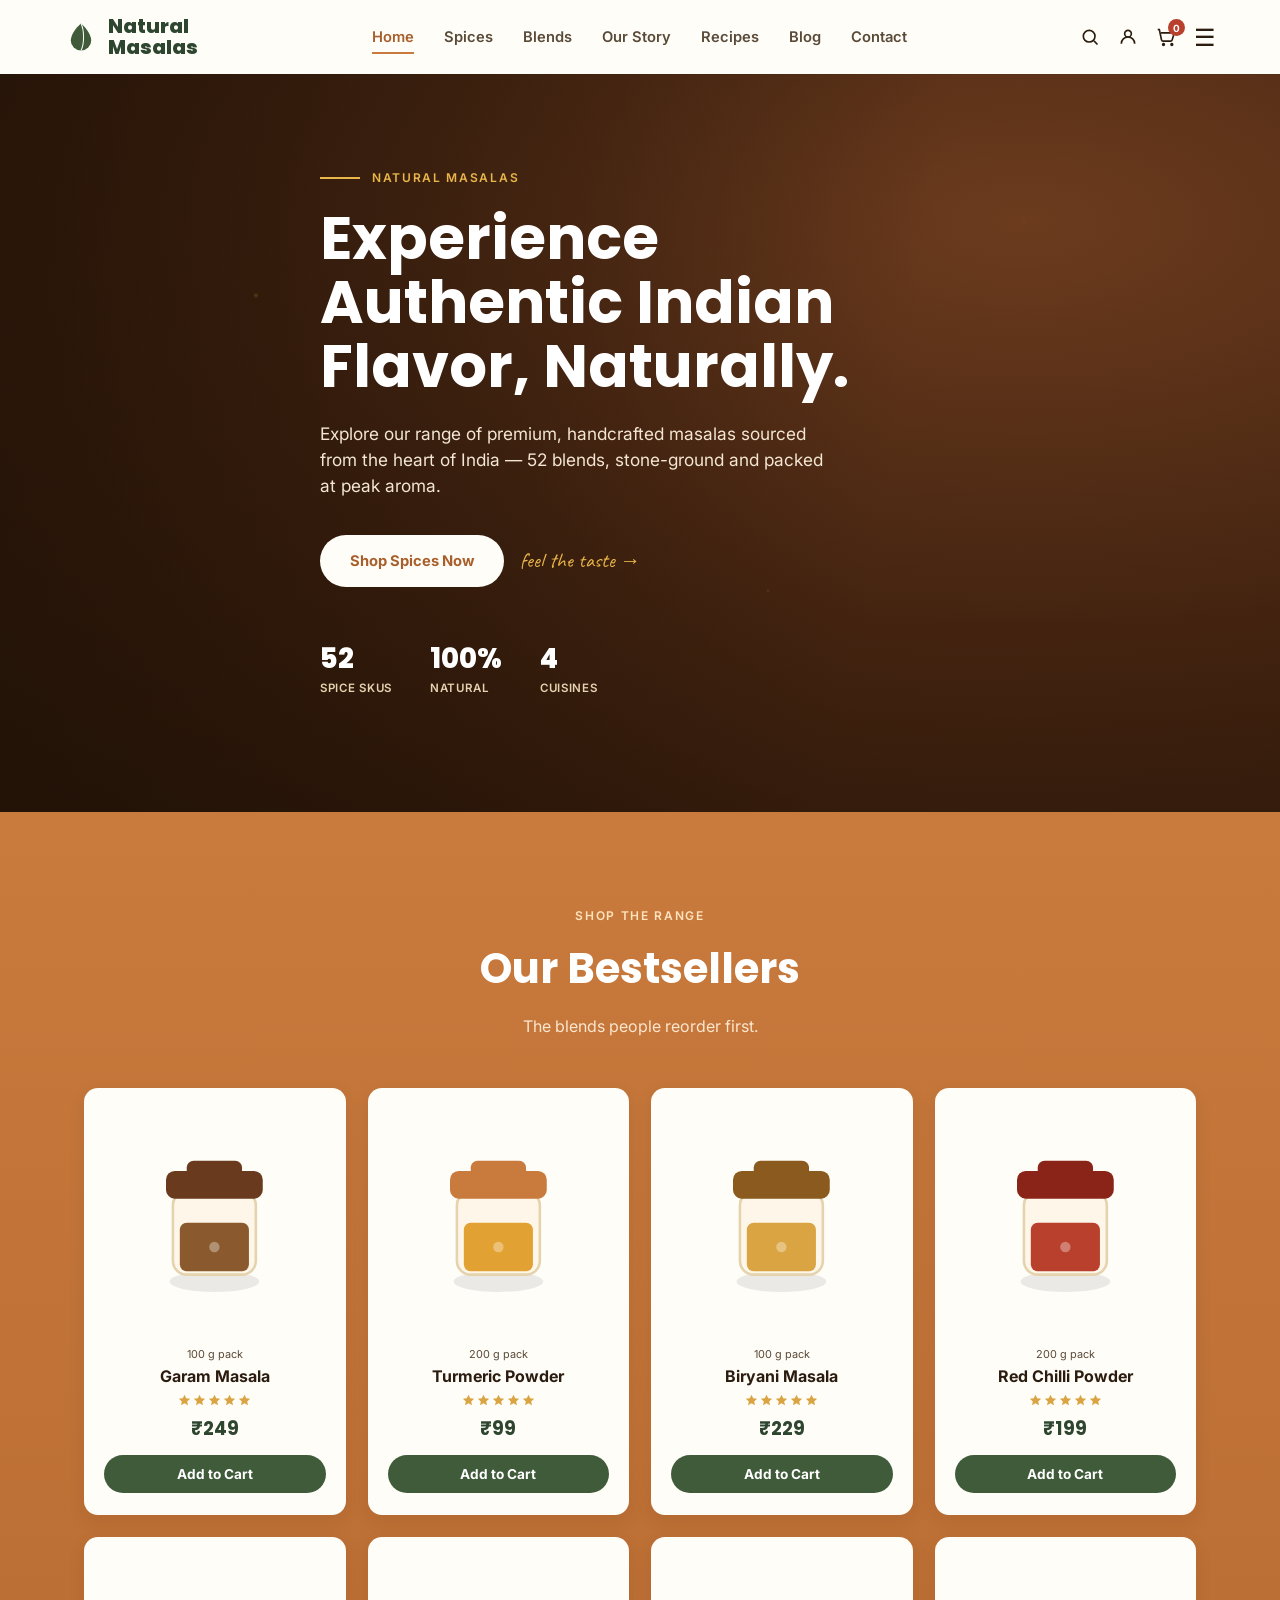
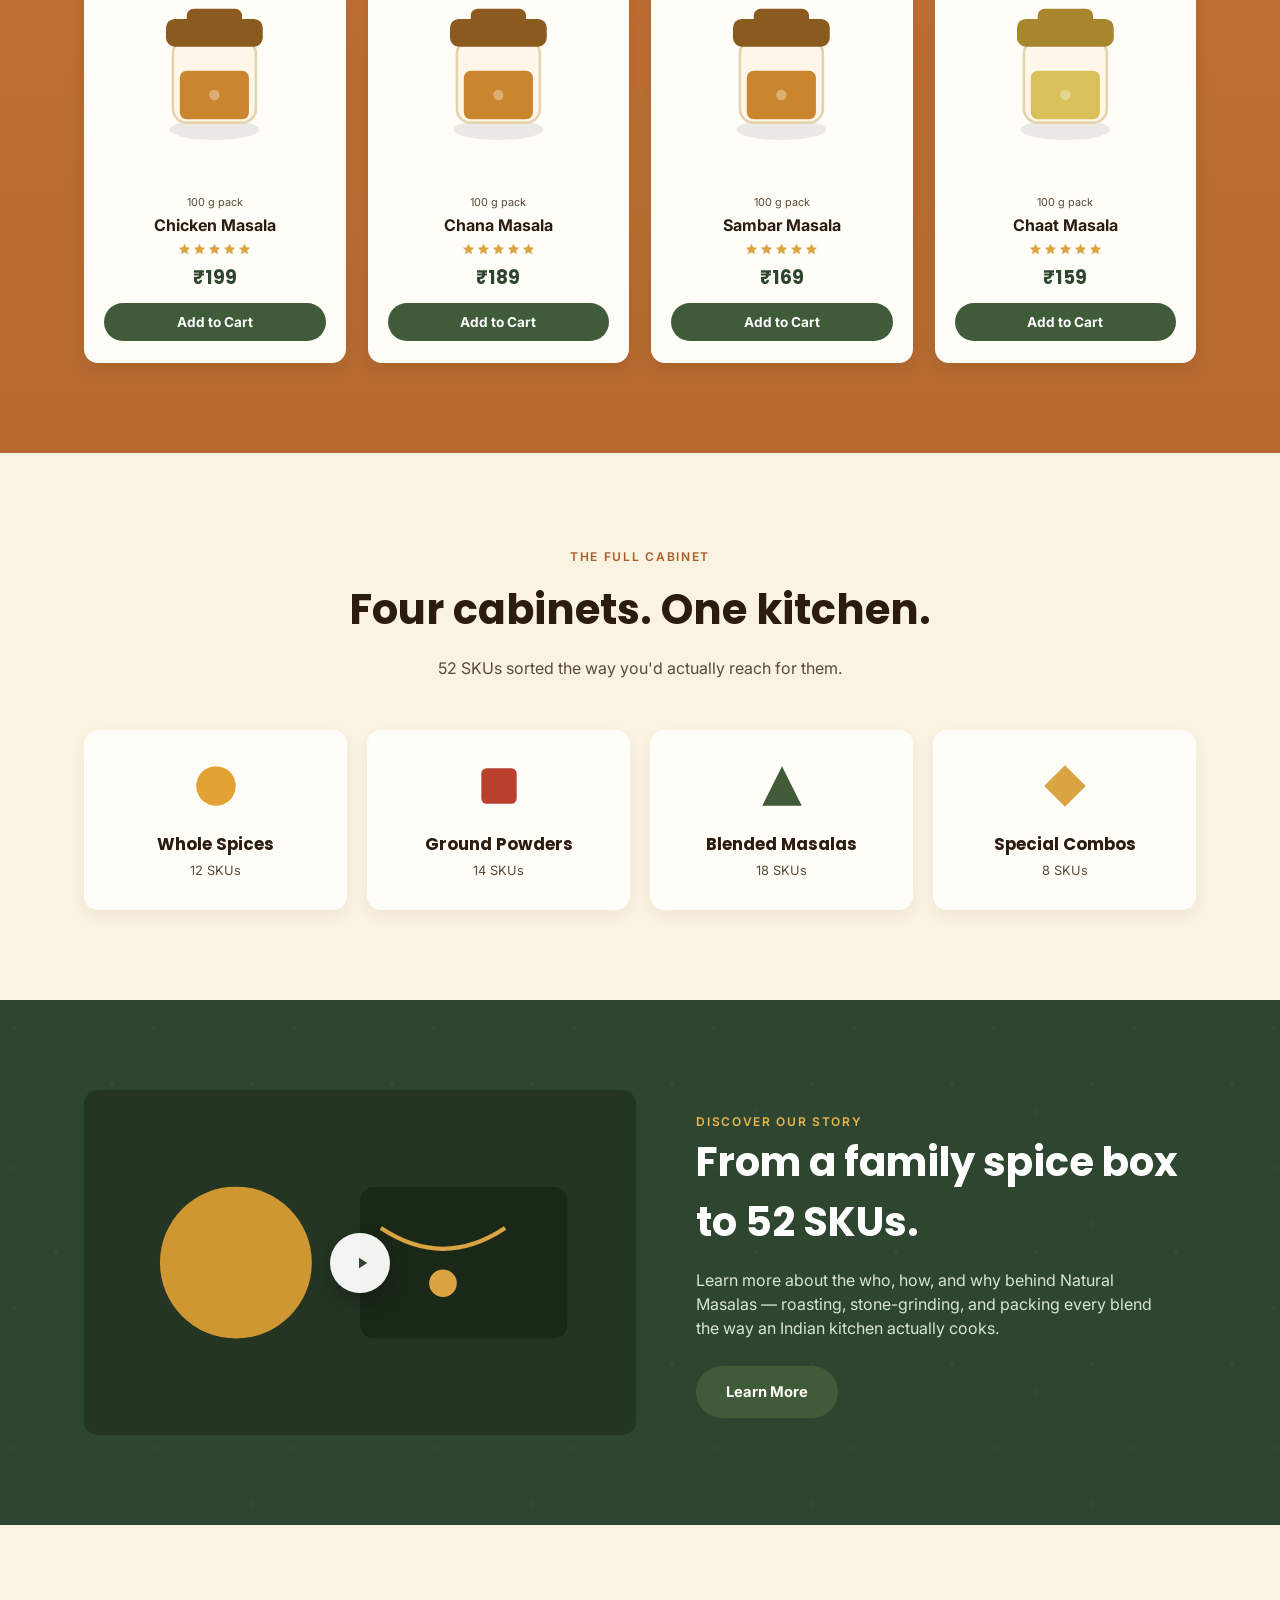
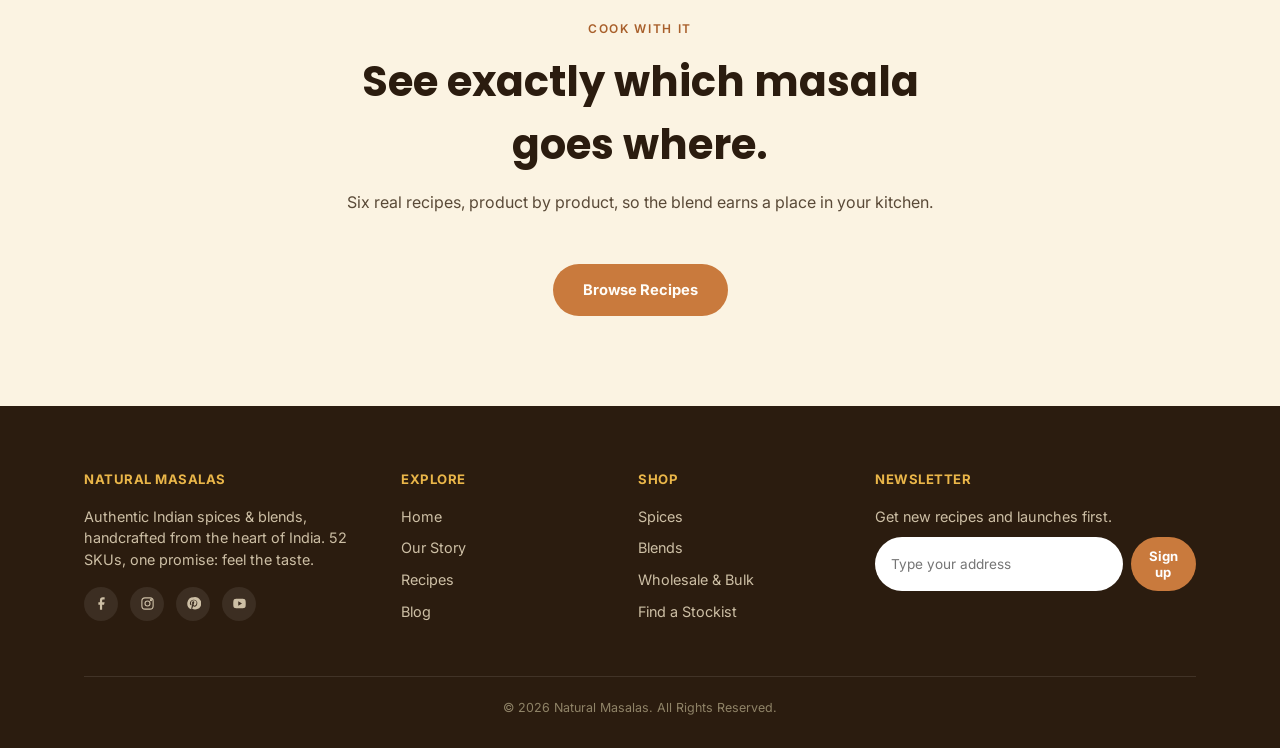
==== index.html @ ea1af6d6 "Initial commit of natural-maslas static website" ====
<!DOCTYPE html>
<html lang="en">
<head>
<meta charset="UTF-8">
<meta name="viewport" content="width=device-width, initial-scale=1.0">
<title>Natural Masalas | Authentic Indian Spices &amp; Blends</title>
<meta name="description" content="Natural Masalas — 52 handcrafted spice blends sourced from the heart of India. Feel the Taste.">
<link rel="stylesheet" href="css/style.css">
</head>
<body>

<nav class="nav">
  <a href="index.html" class="nav-mark">
    <svg class="seed" viewBox="0 0 40 40" fill="none"><path d="M20 4c7 6 12 14 12 20a12 12 0 1 1-24 0c0-6 5-14 12-20Z" fill="#3f5b3a"/><path d="M20 4c4 8 4 24 0 32" stroke="#fff" stroke-width="1.2"/></svg>
    Natural<br>Masalas
  </a>
  <div class="nav-links">
    <a href="index.html" class="active">Home</a>
    <a href="spices.html">Spices</a>
    <a href="blends.html">Blends</a>
    <a href="about.html">Our Story</a>
    <a href="recipes.html">Recipes</a>
    <a href="blog.html">Blog</a>
    <a href="contact.html">Contact</a>
  </div>
  <div class="nav-icons">
    <button aria-label="Search"><svg viewBox="0 0 24 24" fill="none" stroke="currentColor" stroke-width="2"><circle cx="11" cy="11" r="7"/><path d="M21 21l-4.3-4.3"/></svg></button>
    <button aria-label="Account"><svg viewBox="0 0 24 24" fill="none" stroke="currentColor" stroke-width="2"><circle cx="12" cy="8" r="4"/><path d="M4 20c0-4.4 3.6-8 8-8s8 3.6 8 8"/></svg></button>
    <button aria-label="Cart"><svg viewBox="0 0 24 24" fill="none" stroke="currentColor" stroke-width="2"><circle cx="9" cy="21" r="1"/><circle cx="19" cy="21" r="1"/><path d="M2 3h2l2.6 12.4a2 2 0 0 0 2 1.6h8.8a2 2 0 0 0 2-1.6L22 7H6"/></svg><span class="cart-badge" id="cartBadge">0</span></button>
    <button class="nav-burger" aria-label="Menu">&#9776;</button>
  </div>
</nav>

<header class="hero">
  <div class="hero-inner wrap" style="padding-left:0;padding-right:0;">
    <div class="hero-eyebrow"><span class="rule"></span><span class="eyebrow">Natural Masalas</span></div>
    <h1>Experience Authentic Indian Flavor, Naturally.</h1>
    <p class="lede">Explore our range of premium, handcrafted masalas sourced from the heart of India &mdash; 52 blends, stone-ground and packed at peak aroma.</p>
    <div class="hero-cta">
      <a href="spices.html" class="btn white">Shop Spices Now</a>
      <span class="scribble">feel the taste &#8594;</span>
    </div>
    <div class="hero-stats">
      <div><div class="num" data-count="52">0</div><div class="lbl">Spice SKUs</div></div>
      <div><div class="num" data-count="100" data-suffix="%">0%</div><div class="lbl">Natural</div></div>
      <div><div class="num" data-count="4">0</div><div class="lbl">Cuisines</div></div>
    </div>
  </div>
</header>

<main>

  <section class="band-terracotta">
    <div class="wrap">
      <div class="section-head reveal">
        <span class="eyebrow">Shop The Range</span>
        <h2>Our Bestsellers</h2>
        <p>The blends people reorder first.</p>
      </div>
      <div class="prod-grid">
      <div class="prod-card reveal">
        <div class="prod-media"><svg viewBox="0 0 100 100" fill="none">
      <ellipse cx="50" cy="86" rx="26" ry="6" fill="#00000014"/>
      <rect x="26" y="34" width="48" height="48" rx="8" fill="#fdf6e9" stroke="#e4d3ad" stroke-width="1.5"/>
      <rect x="30" y="52" width="40" height="28" rx="4" fill="#8a5a2e"/>
      <rect x="22" y="22" width="56" height="16" rx="5" fill="#6a3a1e"/>
      <rect x="34" y="16" width="32" height="10" rx="4" fill="#6a3a1e"/>
      <circle cx="50" cy="66" r="3" fill="#ffffff55"/>
    </svg></div>
        <p class="wt-tag">100 g pack</p>
        <h3>Garam Masala</h3>
        <div class="stars"><svg viewBox="0 0 20 20" fill="currentColor"><path d="M10 1l2.6 5.6 6.1.6-4.6 4.2 1.3 6-5.4-3.1L4.6 17.4l1.3-6L1.3 7.2l6.1-.6L10 1z"/></svg><svg viewBox="0 0 20 20" fill="currentColor"><path d="M10 1l2.6 5.6 6.1.6-4.6 4.2 1.3 6-5.4-3.1L4.6 17.4l1.3-6L1.3 7.2l6.1-.6L10 1z"/></svg><svg viewBox="0 0 20 20" fill="currentColor"><path d="M10 1l2.6 5.6 6.1.6-4.6 4.2 1.3 6-5.4-3.1L4.6 17.4l1.3-6L1.3 7.2l6.1-.6L10 1z"/></svg><svg viewBox="0 0 20 20" fill="currentColor"><path d="M10 1l2.6 5.6 6.1.6-4.6 4.2 1.3 6-5.4-3.1L4.6 17.4l1.3-6L1.3 7.2l6.1-.6L10 1z"/></svg><svg viewBox="0 0 20 20" fill="currentColor"><path d="M10 1l2.6 5.6 6.1.6-4.6 4.2 1.3 6-5.4-3.1L4.6 17.4l1.3-6L1.3 7.2l6.1-.6L10 1z"/></svg></div>
        <div class="price">&#8377;249</div>
        <button class="add-cart">Add to Cart</button>
      </div>
      <div class="prod-card reveal">
        <div class="prod-media"><svg viewBox="0 0 100 100" fill="none">
      <ellipse cx="50" cy="86" rx="26" ry="6" fill="#00000014"/>
      <rect x="26" y="34" width="48" height="48" rx="8" fill="#fdf6e9" stroke="#e4d3ad" stroke-width="1.5"/>
      <rect x="30" y="52" width="40" height="28" rx="4" fill="#e2a233"/>
      <rect x="22" y="22" width="56" height="16" rx="5" fill="#c97a3d"/>
      <rect x="34" y="16" width="32" height="10" rx="4" fill="#c97a3d"/>
      <circle cx="50" cy="66" r="3" fill="#ffffff55"/>
    </svg></div>
        <p class="wt-tag">200 g pack</p>
        <h3>Turmeric Powder</h3>
        <div class="stars"><svg viewBox="0 0 20 20" fill="currentColor"><path d="M10 1l2.6 5.6 6.1.6-4.6 4.2 1.3 6-5.4-3.1L4.6 17.4l1.3-6L1.3 7.2l6.1-.6L10 1z"/></svg><svg viewBox="0 0 20 20" fill="currentColor"><path d="M10 1l2.6 5.6 6.1.6-4.6 4.2 1.3 6-5.4-3.1L4.6 17.4l1.3-6L1.3 7.2l6.1-.6L10 1z"/></svg><svg viewBox="0 0 20 20" fill="currentColor"><path d="M10 1l2.6 5.6 6.1.6-4.6 4.2 1.3 6-5.4-3.1L4.6 17.4l1.3-6L1.3 7.2l6.1-.6L10 1z"/></svg><svg viewBox="0 0 20 20" fill="currentColor"><path d="M10 1l2.6 5.6 6.1.6-4.6 4.2 1.3 6-5.4-3.1L4.6 17.4l1.3-6L1.3 7.2l6.1-.6L10 1z"/></svg><svg viewBox="0 0 20 20" fill="currentColor"><path d="M10 1l2.6 5.6 6.1.6-4.6 4.2 1.3 6-5.4-3.1L4.6 17.4l1.3-6L1.3 7.2l6.1-.6L10 1z"/></svg></div>
        <div class="price">&#8377;99</div>
        <button class="add-cart">Add to Cart</button>
      </div>
      <div class="prod-card reveal">
        <div class="prod-media"><svg viewBox="0 0 100 100" fill="none">
      <ellipse cx="50" cy="86" rx="26" ry="6" fill="#00000014"/>
      <rect x="26" y="34" width="48" height="48" rx="8" fill="#fdf6e9" stroke="#e4d3ad" stroke-width="1.5"/>
      <rect x="30" y="52" width="40" height="28" rx="4" fill="#d9a441"/>
      <rect x="22" y="22" width="56" height="16" rx="5" fill="#8a5a1e"/>
      <rect x="34" y="16" width="32" height="10" rx="4" fill="#8a5a1e"/>
      <circle cx="50" cy="66" r="3" fill="#ffffff55"/>
    </svg></div>
        <p class="wt-tag">100 g pack</p>
        <h3>Biryani Masala</h3>
        <div class="stars"><svg viewBox="0 0 20 20" fill="currentColor"><path d="M10 1l2.6 5.6 6.1.6-4.6 4.2 1.3 6-5.4-3.1L4.6 17.4l1.3-6L1.3 7.2l6.1-.6L10 1z"/></svg><svg viewBox="0 0 20 20" fill="currentColor"><path d="M10 1l2.6 5.6 6.1.6-4.6 4.2 1.3 6-5.4-3.1L4.6 17.4l1.3-6L1.3 7.2l6.1-.6L10 1z"/></svg><svg viewBox="0 0 20 20" fill="currentColor"><path d="M10 1l2.6 5.6 6.1.6-4.6 4.2 1.3 6-5.4-3.1L4.6 17.4l1.3-6L1.3 7.2l6.1-.6L10 1z"/></svg><svg viewBox="0 0 20 20" fill="currentColor"><path d="M10 1l2.6 5.6 6.1.6-4.6 4.2 1.3 6-5.4-3.1L4.6 17.4l1.3-6L1.3 7.2l6.1-.6L10 1z"/></svg><svg viewBox="0 0 20 20" fill="currentColor"><path d="M10 1l2.6 5.6 6.1.6-4.6 4.2 1.3 6-5.4-3.1L4.6 17.4l1.3-6L1.3 7.2l6.1-.6L10 1z"/></svg></div>
        <div class="price">&#8377;229</div>
        <button class="add-cart">Add to Cart</button>
      </div>
      <div class="prod-card reveal">
        <div class="prod-media"><svg viewBox="0 0 100 100" fill="none">
      <ellipse cx="50" cy="86" rx="26" ry="6" fill="#00000014"/>
      <rect x="26" y="34" width="48" height="48" rx="8" fill="#fdf6e9" stroke="#e4d3ad" stroke-width="1.5"/>
      <rect x="30" y="52" width="40" height="28" rx="4" fill="#b8402c"/>
      <rect x="22" y="22" width="56" height="16" rx="5" fill="#8a2418"/>
      <rect x="34" y="16" width="32" height="10" rx="4" fill="#8a2418"/>
      <circle cx="50" cy="66" r="3" fill="#ffffff55"/>
    </svg></div>
        <p class="wt-tag">200 g pack</p>
        <h3>Red Chilli Powder</h3>
        <div class="stars"><svg viewBox="0 0 20 20" fill="currentColor"><path d="M10 1l2.6 5.6 6.1.6-4.6 4.2 1.3 6-5.4-3.1L4.6 17.4l1.3-6L1.3 7.2l6.1-.6L10 1z"/></svg><svg viewBox="0 0 20 20" fill="currentColor"><path d="M10 1l2.6 5.6 6.1.6-4.6 4.2 1.3 6-5.4-3.1L4.6 17.4l1.3-6L1.3 7.2l6.1-.6L10 1z"/></svg><svg viewBox="0 0 20 20" fill="currentColor"><path d="M10 1l2.6 5.6 6.1.6-4.6 4.2 1.3 6-5.4-3.1L4.6 17.4l1.3-6L1.3 7.2l6.1-.6L10 1z"/></svg><svg viewBox="0 0 20 20" fill="currentColor"><path d="M10 1l2.6 5.6 6.1.6-4.6 4.2 1.3 6-5.4-3.1L4.6 17.4l1.3-6L1.3 7.2l6.1-.6L10 1z"/></svg><svg viewBox="0 0 20 20" fill="currentColor"><path d="M10 1l2.6 5.6 6.1.6-4.6 4.2 1.3 6-5.4-3.1L4.6 17.4l1.3-6L1.3 7.2l6.1-.6L10 1z"/></svg></div>
        <div class="price">&#8377;199</div>
        <button class="add-cart">Add to Cart</button>
      </div>
      <div class="prod-card reveal">
        <div class="prod-media"><svg viewBox="0 0 100 100" fill="none">
      <ellipse cx="50" cy="86" rx="26" ry="6" fill="#00000014"/>
      <rect x="26" y="34" width="48" height="48" rx="8" fill="#fdf6e9" stroke="#e4d3ad" stroke-width="1.5"/>
      <rect x="30" y="52" width="40" height="28" rx="4" fill="#c9862e"/>
      <rect x="22" y="22" width="56" height="16" rx="5" fill="#8a5a1e"/>
      <rect x="34" y="16" width="32" height="10" rx="4" fill="#8a5a1e"/>
      <circle cx="50" cy="66" r="3" fill="#ffffff55"/>
    </svg></div>
        <p class="wt-tag">100 g pack</p>
        <h3>Chicken Masala</h3>
        <div class="stars"><svg viewBox="0 0 20 20" fill="currentColor"><path d="M10 1l2.6 5.6 6.1.6-4.6 4.2 1.3 6-5.4-3.1L4.6 17.4l1.3-6L1.3 7.2l6.1-.6L10 1z"/></svg><svg viewBox="0 0 20 20" fill="currentColor"><path d="M10 1l2.6 5.6 6.1.6-4.6 4.2 1.3 6-5.4-3.1L4.6 17.4l1.3-6L1.3 7.2l6.1-.6L10 1z"/></svg><svg viewBox="0 0 20 20" fill="currentColor"><path d="M10 1l2.6 5.6 6.1.6-4.6 4.2 1.3 6-5.4-3.1L4.6 17.4l1.3-6L1.3 7.2l6.1-.6L10 1z"/></svg><svg viewBox="0 0 20 20" fill="currentColor"><path d="M10 1l2.6 5.6 6.1.6-4.6 4.2 1.3 6-5.4-3.1L4.6 17.4l1.3-6L1.3 7.2l6.1-.6L10 1z"/></svg><svg viewBox="0 0 20 20" fill="currentColor"><path d="M10 1l2.6 5.6 6.1.6-4.6 4.2 1.3 6-5.4-3.1L4.6 17.4l1.3-6L1.3 7.2l6.1-.6L10 1z"/></svg></div>
        <div class="price">&#8377;199</div>
        <button class="add-cart">Add to Cart</button>
      </div>
      <div class="prod-card reveal">
        <div class="prod-media"><svg viewBox="0 0 100 100" fill="none">
      <ellipse cx="50" cy="86" rx="26" ry="6" fill="#00000014"/>
      <rect x="26" y="34" width="48" height="48" rx="8" fill="#fdf6e9" stroke="#e4d3ad" stroke-width="1.5"/>
      <rect x="30" y="52" width="40" height="28" rx="4" fill="#c9862e"/>
      <rect x="22" y="22" width="56" height="16" rx="5" fill="#8a5a1e"/>
      <rect x="34" y="16" width="32" height="10" rx="4" fill="#8a5a1e"/>
      <circle cx="50" cy="66" r="3" fill="#ffffff55"/>
    </svg></div>
        <p class="wt-tag">100 g pack</p>
        <h3>Chana Masala</h3>
        <div class="stars"><svg viewBox="0 0 20 20" fill="currentColor"><path d="M10 1l2.6 5.6 6.1.6-4.6 4.2 1.3 6-5.4-3.1L4.6 17.4l1.3-6L1.3 7.2l6.1-.6L10 1z"/></svg><svg viewBox="0 0 20 20" fill="currentColor"><path d="M10 1l2.6 5.6 6.1.6-4.6 4.2 1.3 6-5.4-3.1L4.6 17.4l1.3-6L1.3 7.2l6.1-.6L10 1z"/></svg><svg viewBox="0 0 20 20" fill="currentColor"><path d="M10 1l2.6 5.6 6.1.6-4.6 4.2 1.3 6-5.4-3.1L4.6 17.4l1.3-6L1.3 7.2l6.1-.6L10 1z"/></svg><svg viewBox="0 0 20 20" fill="currentColor"><path d="M10 1l2.6 5.6 6.1.6-4.6 4.2 1.3 6-5.4-3.1L4.6 17.4l1.3-6L1.3 7.2l6.1-.6L10 1z"/></svg><svg viewBox="0 0 20 20" fill="currentColor"><path d="M10 1l2.6 5.6 6.1.6-4.6 4.2 1.3 6-5.4-3.1L4.6 17.4l1.3-6L1.3 7.2l6.1-.6L10 1z"/></svg></div>
        <div class="price">&#8377;189</div>
        <button class="add-cart">Add to Cart</button>
      </div>
      <div class="prod-card reveal">
        <div class="prod-media"><svg viewBox="0 0 100 100" fill="none">
      <ellipse cx="50" cy="86" rx="26" ry="6" fill="#00000014"/>
      <rect x="26" y="34" width="48" height="48" rx="8" fill="#fdf6e9" stroke="#e4d3ad" stroke-width="1.5"/>
      <rect x="30" y="52" width="40" height="28" rx="4" fill="#c9862e"/>
      <rect x="22" y="22" width="56" height="16" rx="5" fill="#8a5a1e"/>
      <rect x="34" y="16" width="32" height="10" rx="4" fill="#8a5a1e"/>
      <circle cx="50" cy="66" r="3" fill="#ffffff55"/>
    </svg></div>
        <p class="wt-tag">100 g pack</p>
        <h3>Sambar Masala</h3>
        <div class="stars"><svg viewBox="0 0 20 20" fill="currentColor"><path d="M10 1l2.6 5.6 6.1.6-4.6 4.2 1.3 6-5.4-3.1L4.6 17.4l1.3-6L1.3 7.2l6.1-.6L10 1z"/></svg><svg viewBox="0 0 20 20" fill="currentColor"><path d="M10 1l2.6 5.6 6.1.6-4.6 4.2 1.3 6-5.4-3.1L4.6 17.4l1.3-6L1.3 7.2l6.1-.6L10 1z"/></svg><svg viewBox="0 0 20 20" fill="currentColor"><path d="M10 1l2.6 5.6 6.1.6-4.6 4.2 1.3 6-5.4-3.1L4.6 17.4l1.3-6L1.3 7.2l6.1-.6L10 1z"/></svg><svg viewBox="0 0 20 20" fill="currentColor"><path d="M10 1l2.6 5.6 6.1.6-4.6 4.2 1.3 6-5.4-3.1L4.6 17.4l1.3-6L1.3 7.2l6.1-.6L10 1z"/></svg><svg viewBox="0 0 20 20" fill="currentColor"><path d="M10 1l2.6 5.6 6.1.6-4.6 4.2 1.3 6-5.4-3.1L4.6 17.4l1.3-6L1.3 7.2l6.1-.6L10 1z"/></svg></div>
        <div class="price">&#8377;169</div>
        <button class="add-cart">Add to Cart</button>
      </div>
      <div class="prod-card reveal">
        <div class="prod-media"><svg viewBox="0 0 100 100" fill="none">
      <ellipse cx="50" cy="86" rx="26" ry="6" fill="#00000014"/>
      <rect x="26" y="34" width="48" height="48" rx="8" fill="#fdf6e9" stroke="#e4d3ad" stroke-width="1.5"/>
      <rect x="30" y="52" width="40" height="28" rx="4" fill="#d9c05a"/>
      <rect x="22" y="22" width="56" height="16" rx="5" fill="#a8862e"/>
      <rect x="34" y="16" width="32" height="10" rx="4" fill="#a8862e"/>
      <circle cx="50" cy="66" r="3" fill="#ffffff55"/>
    </svg></div>
        <p class="wt-tag">100 g pack</p>
        <h3>Chaat Masala</h3>
        <div class="stars"><svg viewBox="0 0 20 20" fill="currentColor"><path d="M10 1l2.6 5.6 6.1.6-4.6 4.2 1.3 6-5.4-3.1L4.6 17.4l1.3-6L1.3 7.2l6.1-.6L10 1z"/></svg><svg viewBox="0 0 20 20" fill="currentColor"><path d="M10 1l2.6 5.6 6.1.6-4.6 4.2 1.3 6-5.4-3.1L4.6 17.4l1.3-6L1.3 7.2l6.1-.6L10 1z"/></svg><svg viewBox="0 0 20 20" fill="currentColor"><path d="M10 1l2.6 5.6 6.1.6-4.6 4.2 1.3 6-5.4-3.1L4.6 17.4l1.3-6L1.3 7.2l6.1-.6L10 1z"/></svg><svg viewBox="0 0 20 20" fill="currentColor"><path d="M10 1l2.6 5.6 6.1.6-4.6 4.2 1.3 6-5.4-3.1L4.6 17.4l1.3-6L1.3 7.2l6.1-.6L10 1z"/></svg><svg viewBox="0 0 20 20" fill="currentColor"><path d="M10 1l2.6 5.6 6.1.6-4.6 4.2 1.3 6-5.4-3.1L4.6 17.4l1.3-6L1.3 7.2l6.1-.6L10 1z"/></svg></div>
        <div class="price">&#8377;159</div>
        <button class="add-cart">Add to Cart</button>
      </div>
      </div>
    </div>
  </section>

  <section id="range">
    <div class="wrap">
      <div class="section-head reveal">
        <span class="eyebrow">The Full Cabinet</span>
        <h2>Four cabinets. One kitchen.</h2>
        <p>52 SKUs sorted the way you'd actually reach for them.</p>
      </div>
      <div class="cat-strip reveal">
        <a class="cat-tile" href="spices.html">
          <svg class="ic" viewBox="0 0 100 100"><circle cx="50" cy="50" r="38" fill="#e2a233"/></svg>
          <h3>Whole Spices</h3><p>12 SKUs</p>
        </a>
        <a class="cat-tile" href="spices.html">
          <svg class="ic" viewBox="0 0 100 100"><rect x="16" y="16" width="68" height="68" rx="10" fill="#b8402c"/></svg>
          <h3>Ground Powders</h3><p>14 SKUs</p>
        </a>
        <a class="cat-tile" href="blends.html">
          <svg class="ic" viewBox="0 0 100 100"><polygon points="50,12 88,88 12,88" fill="#3f5b3a"/></svg>
          <h3>Blended Masalas</h3><p>18 SKUs</p>
        </a>
        <a class="cat-tile" href="blends.html">
          <svg class="ic" viewBox="0 0 100 100"><path d="M50 10 L90 50 L50 90 L10 50 Z" fill="#d9a441"/></svg>
          <h3>Special Combos</h3><p>8 SKUs</p>
        </a>
      </div>
    </div>
  </section>

  <section class="band-leaf">
    <div class="wrap">
      <div class="story-band">
        <div class="story-media reveal">
          <svg viewBox="0 0 400 250"><rect width="400" height="250" fill="#243523"/>
            <circle cx="110" cy="125" r="55" fill="#e2a233" opacity="0.9"/>
            <rect x="200" y="70" width="150" height="110" rx="10" fill="#1a2818"/>
            <path d="M215 100c30 20 60 20 90 0" stroke="#d9a441" stroke-width="3" fill="none"/>
            <circle cx="260" cy="140" r="10" fill="#d9a441"/>
          </svg>
          <div class="play-btn"><svg viewBox="0 0 24 24" fill="currentColor"><path d="M8 5v14l11-7z"/></svg></div>
        </div>
        <div class="story-copy reveal">
          <span class="eyebrow">Discover Our Story</span>
          <h2>From a family spice box to 52 SKUs.</h2>
          <p>Learn more about the who, how, and why behind Natural Masalas &mdash; roasting, stone-grinding, and packing every blend the way an Indian kitchen actually cooks.</p>
          <a href="about.html" class="btn leaf">Learn More</a>
        </div>
      </div>
    </div>
  </section>

  <section>
    <div class="wrap">
      <div class="section-head reveal">
        <span class="eyebrow">Cook With It</span>
        <h2>See exactly which masala goes where.</h2>
        <p>Six real recipes, product by product, so the blend earns a place in your kitchen.</p>
      </div>
      <div style="text-align:center;">
        <a href="recipes.html" class="btn">Browse Recipes</a>
      </div>
    </div>
  </section>

</main>

<footer id="contact-foot">
  <div class="wrap">
    <div class="foot-grid">
      <div>
        <h4>Natural Masalas</h4>
        <p style="max-width:32ch;">Authentic Indian spices &amp; blends, handcrafted from the heart of India. 52 SKUs, one promise: feel the taste.</p>
        <div class="social-row">
          <a href="#" aria-label="Facebook"><svg viewBox="0 0 24 24" fill="currentColor"><path d="M13 22v-8h3l1-4h-4V7.5c0-1.1.4-2 2-2h2V2h-3c-3 0-4.5 1.9-4.5 4.7V10H7v4h2.5v8H13z"/></svg></a>
          <a href="#" aria-label="Instagram"><svg viewBox="0 0 24 24" fill="none" stroke="currentColor" stroke-width="1.8"><rect x="3" y="3" width="18" height="18" rx="5"/><circle cx="12" cy="12" r="4"/><circle cx="17.5" cy="6.5" r="1"/></svg></a>
          <a href="#" aria-label="Pinterest"><svg viewBox="0 0 24 24" fill="currentColor"><path d="M12 2a10 10 0 0 0-3.6 19.3c0-.8 0-1.8.2-2.6l1.4-6s-.3-.7-.3-1.7c0-1.6.9-2.8 2.1-2.8 1 0 1.4.7 1.4 1.6 0 1-.6 2.4-1 3.8-.2 1 .5 1.8 1.5 1.8 1.8 0 3.1-2.3 3.1-5 0-2.1-1.5-3.6-4.1-3.6-2.9 0-4.7 2.1-4.7 4.5 0 .8.2 1.4.6 1.9.2.2.2.3.1.5l-.2 1c-.1.3-.3.4-.6.2-1.1-.5-1.7-1.9-1.7-3.4 0-2.5 2.1-5.5 6.3-5.5 3.4 0 5.6 2.4 5.6 5 0 3.4-1.9 6-4.7 6-.9 0-1.8-.5-2.1-1.1l-.6 2.3c-.2.8-.6 1.7-1 2.3A10 10 0 1 0 12 2z"/></svg></a>
          <a href="#" aria-label="YouTube"><svg viewBox="0 0 24 24" fill="currentColor"><path d="M22 12s0-3.4-.4-5a3 3 0 0 0-2.1-2.1C17.9 4.5 12 4.5 12 4.5s-5.9 0-7.5.4A3 3 0 0 0 2.4 7C2 8.6 2 12 2 12s0 3.4.4 5a3 3 0 0 0 2.1 2.1c1.6.4 7.5.4 7.5.4s5.9 0 7.5-.4a3 3 0 0 0 2.1-2.1c.4-1.6.4-5 .4-5zM10 15.5v-7l6 3.5-6 3.5z"/></svg></a>
        </div>
      </div>
      <div>
        <h4>Explore</h4>
        <a href="index.html">Home</a>
        <a href="about.html">Our Story</a>
        <a href="recipes.html">Recipes</a>
        <a href="blog.html">Blog</a>
      </div>
      <div>
        <h4>Shop</h4>
        <a href="spices.html">Spices</a>
        <a href="blends.html">Blends</a>
        <a href="contact.html">Wholesale &amp; Bulk</a>
        <a href="contact.html">Find a Stockist</a>
      </div>
      <div>
        <h4>Newsletter</h4>
        <p>Get new recipes and launches first.</p>
        <div class="newsletter-row">
          <input type="email" placeholder="Type your address">
          <button>Sign up</button>
        </div>
      </div>
    </div>
    <div class="foot-bottom">&copy; <span id="year"></span> Natural Masalas. All Rights Reserved.</div>
  </div>
</footer>

<script>document.getElementById('year').textContent = new Date().getFullYear();</script>
<script src="js/script.js"></script>
</body>
</html>
---- css/style.css ----
@import url('https://fonts.googleapis.com/css2?family=Poppins:wght@500;600;700;800&family=Inter:wght@400;500;600&family=Caveat:wght@600&display=swap');

/* ============ TOKENS ============ */
:root{
  --cream:#fbf3e2;
  --cream-deep:#f5e9cf;
  --ink:#2b1c0f;
  --ink-soft:#5a4a38;

  --terracotta:#c97a3d;
  --terracotta-deep:#a85f2b;
  --paprika:#b8402c;

  --leaf:#3f5b3a;
  --leaf-deep:#2e4530;
  --leaf-pale:#7a9a63;

  --gold:#d9a441;
  --gold-bright:#eab649;

  --white:#fffdf8;

  --display:'Poppins','Segoe UI',sans-serif;
  --body:'Inter','Segoe UI',sans-serif;
  --script:'Caveat',cursive;

  --container:1240px;
  --edge:clamp(20px,5vw,64px);
  --radius:14px;
}

*{ box-sizing:border-box; margin:0; padding:0; }
html{ scroll-behavior:smooth; }
@media (prefers-reduced-motion: reduce){
  html{ scroll-behavior:auto; }
  *{ animation-duration:0.001ms !important; animation-iteration-count:1 !important; transition-duration:0.001ms !important; }
}

body{
  background:var(--cream);
  color:var(--ink);
  font-family:var(--body);
  line-height:1.5;
  overflow-x:hidden;
}

a{ color:inherit; text-decoration:none; }
img{ max-width:100%; display:block; }
button{ font-family:inherit; cursor:pointer; }
ul{ list-style:none; }

.wrap{ max-width:var(--container); margin:0 auto; padding-left:var(--edge); padding-right:var(--edge); }

h1,h2,h3{ font-family:var(--display); font-weight:700; }

.eyebrow{
  font-family:var(--body);
  font-size:0.75rem;
  letter-spacing:0.14em;
  text-transform:uppercase;
  font-weight:600;
  color:var(--terracotta-deep);
}

/* ============ NAV ============ */
.nav{
  position:sticky; top:0; left:0; right:0; z-index:1000;
  background:var(--white);
  padding:16px var(--edge);
  display:flex; align-items:center; justify-content:space-between;
  box-shadow:0 1px 0 rgba(43,28,15,0.08);
}
.nav-mark{
  display:flex; align-items:center; gap:10px;
  font-family:var(--display); font-weight:800; font-size:1.25rem; color:var(--leaf-deep);
  line-height:1.05;
}
.nav-mark .seed{ width:34px; height:34px; flex:0 0 auto; }
.nav-links{ display:flex; gap:30px; align-items:center; }
.nav-links a{
  font-family:var(--body); font-size:0.92rem; font-weight:600;
  color:var(--ink-soft); position:relative; padding:6px 0;
}
.nav-links a::after{
  content:""; position:absolute; left:0; right:100%; bottom:0; height:2px;
  background:var(--terracotta); transition:right .3s ease;
}
.nav-links a:hover, .nav-links a.active{ color:var(--terracotta-deep); }
.nav-links a:hover::after, .nav-links a.active::after{ right:0; }

.nav-icons{ display:flex; align-items:center; gap:18px; }
.nav-icons button{ background:none; border:none; color:var(--ink); display:flex; position:relative; }
.nav-icons svg{ width:20px; height:20px; }
.cart-badge{
  position:absolute; top:-8px; right:-9px; background:var(--paprika); color:#fff;
  font-family:var(--body); font-weight:700; font-size:0.62rem;
  width:17px; height:17px; border-radius:50%; display:flex; align-items:center; justify-content:center;
}

.nav-burger{ display:none; background:none; border:none; color:var(--ink); font-size:1.5rem; }

@media (max-width:860px){
  .nav-links{
    position:fixed; top:0; right:0; height:100vh; width:min(78vw,300px);
    background:var(--white); flex-direction:column; justify-content:center; gap:26px;
    transform:translateX(100%); transition:transform .4s cubic-bezier(.7,0,.2,1);
    box-shadow:-8px 0 30px rgba(0,0,0,.15); z-index:1001;
  }
  .nav-links.open{ transform:translateX(0); }
  .nav-burger{ display:block; }
}

/* ============ BUTTONS ============ */
.btn{
  display:inline-flex; align-items:center; gap:10px;
  font-family:var(--body); font-size:0.92rem; font-weight:700;
  padding:15px 30px; border-radius:999px; border:none;
  color:var(--white); background:var(--terracotta);
  transition:transform .25s ease, box-shadow .25s ease, background .25s ease;
}
.btn:hover{ transform:translateY(-3px); box-shadow:0 12px 26px rgba(168,95,43,0.35); background:var(--terracotta-deep); }
.btn.white{ background:var(--white); color:var(--terracotta-deep); }
.btn.white:hover{ background:var(--cream); }
.btn.leaf{ background:var(--leaf); }
.btn.leaf:hover{ background:var(--leaf-deep); box-shadow:0 12px 26px rgba(46,69,48,0.35); }

.add-cart{
  width:100%; padding:11px 0; border-radius:999px; border:none;
  background:var(--leaf); color:#fff; font-family:var(--body); font-weight:700; font-size:0.85rem;
  transition:background .25s ease, transform .2s ease;
}
.add-cart:hover{ background:var(--leaf-deep); transform:translateY(-2px); }
.add-cart.added{ background:var(--gold); }

/* ============ HERO ============ */
.hero{
  position:relative;
  min-height:82vh;
  display:flex; align-items:center;
  padding:70px var(--edge) 90px;
  overflow:hidden;
  background:
    linear-gradient(100deg, rgba(30,16,6,0.72) 0%, rgba(30,16,6,0.42) 42%, rgba(30,16,6,0.15) 68%),
    radial-gradient(120% 100% at 80% 20%, #7a4322 0%, #4a2712 55%, #2b1608 100%);
}
.hero::after{
  content:""; position:absolute; inset:0; z-index:0; pointer-events:none; opacity:0.35;
  background-image:
    radial-gradient(3px 3px at 20% 30%, rgba(217,164,65,0.7), transparent),
    radial-gradient(2px 2px at 60% 70%, rgba(217,164,65,0.5), transparent),
    radial-gradient(2px 2px at 80% 20%, rgba(184,64,44,0.6), transparent);
  animation:dustFall 14s linear infinite;
}
@keyframes dustFall{ from{ background-position:0 0,0 0,0 0;} to{ background-position:0 220px,0 -180px,0 260px;} }

.hero-inner{ position:relative; z-index:2; max-width:640px; }
.hero-eyebrow{ display:flex; align-items:center; gap:12px; margin-bottom:20px; }
.hero-eyebrow .rule{ width:40px; height:2px; background:var(--gold-bright); }
.hero-eyebrow span.eyebrow{ color:var(--gold-bright); }

.hero h1{
  font-size:clamp(2.4rem,5.2vw,3.7rem);
  line-height:1.08;
  color:#fff;
  opacity:0; transform:translateY(24px);
  animation:fadeUp .9s cubic-bezier(.2,.8,.2,1) forwards;
  animation-delay:.1s;
}
.hero p.lede{
  margin-top:22px; max-width:46ch; font-size:1.08rem; color:#f3e6d3;
  opacity:0; transform:translateY(24px);
  animation:fadeUp .9s cubic-bezier(.2,.8,.2,1) forwards; animation-delay:.3s;
}
@keyframes fadeUp{ to{ opacity:1; transform:translateY(0); } }

.hero-cta{ margin-top:36px; display:flex; gap:16px; flex-wrap:wrap; align-items:center;
  opacity:0; animation:fadeUp .9s cubic-bezier(.2,.8,.2,1) forwards; animation-delay:.5s; }
.hero-cta .scribble{ font-family:var(--script); font-size:1.3rem; color:var(--gold-bright); }

.hero-stats{ margin-top:52px; display:flex; gap:38px;
  opacity:0; animation:fadeUp .9s cubic-bezier(.2,.8,.2,1) forwards; animation-delay:.65s; }
.hero-stats div{ }
.hero-stats .num{ font-family:var(--display); font-size:1.7rem; color:#fff; font-weight:800; }
.hero-stats .lbl{ font-size:0.72rem; letter-spacing:0.06em; text-transform:uppercase; color:#e6d2b0; font-weight:600; }

/* ============ SECTION SHELLS ============ */
section{ position:relative; padding:90px 0; }
.section-head{ max-width:640px; margin:0 auto 50px; text-align:center; }
.section-head h2{ font-size:clamp(1.9rem,3.8vw,2.6rem); margin-top:12px; color:var(--ink); }
.section-head p{ margin-top:14px; color:var(--ink-soft); font-size:1rem; }

.reveal{ opacity:0; transform:translateY(30px); transition:opacity .7s ease, transform .7s cubic-bezier(.2,.8,.2,1); }
.reveal.in{ opacity:1; transform:translateY(0); }

.band-terracotta{ background:linear-gradient(180deg, var(--terracotta) 0%, #b5692f 100%); color:#fff; }
.band-terracotta .section-head h2{ color:#fff; }
.band-terracotta .section-head p{ color:#fbe6cf; }
.band-terracotta .eyebrow{ color:#ffe3bd; }

.band-leaf{ background:var(--leaf-deep); color:#fff; position:relative; overflow:hidden; }
.band-leaf .section-head h2{ color:#fff; }
.band-leaf .section-head p{ color:#d9e6cf; }
.band-leaf .eyebrow{ color:var(--gold-bright); }
.band-leaf::before{
  content:""; position:absolute; inset:0; opacity:0.07; pointer-events:none;
  background-image:
    radial-gradient(circle at 10% 20%, #fff 0, transparent 2px),
    radial-gradient(circle at 80% 60%, #fff 0, transparent 2px),
    radial-gradient(circle at 40% 80%, #fff 0, transparent 2px);
  background-size:140px 140px;
}

/* ============ PRODUCT CARD (bestsellers / shop grid) ============ */
.prod-grid{ display:grid; grid-template-columns:repeat(4,1fr); gap:22px; }
@media (max-width:980px){ .prod-grid{ grid-template-columns:repeat(2,1fr); } }
@media (max-width:520px){ .prod-grid{ grid-template-columns:1fr; } }

.prod-card{
  background:var(--white); border-radius:var(--radius);
  padding:20px 20px 22px; text-align:center;
  box-shadow:0 6px 18px rgba(43,28,15,0.08);
  transition:transform .3s cubic-bezier(.2,.8,.2,1), box-shadow .3s ease;
  display:flex; flex-direction:column;
  position:relative;
}
.prod-card:hover{ transform:translateY(-8px); box-shadow:0 22px 40px rgba(43,28,15,0.16); }
.prod-media{
  aspect-ratio:1/1; border-radius:10px; margin-bottom:16px; overflow:hidden;
  display:flex; align-items:center; justify-content:center;
  position:relative;
}
.prod-media svg{ width:78%; height:78%; }
.prod-badge{
  position:absolute; top:10px; left:10px; background:var(--gold); color:#3a2508;
  font-family:var(--body); font-weight:700; font-size:0.62rem; letter-spacing:0.04em;
  padding:4px 9px; border-radius:999px; text-transform:uppercase; z-index:2;
}
.prod-card h3{ font-family:var(--body); font-weight:700; font-size:1rem; color:var(--ink); margin-bottom:6px; }
.stars{ display:flex; gap:2px; justify-content:center; margin-bottom:8px; }
.stars svg{ width:13px; height:13px; color:var(--gold); }
.price{ font-family:var(--display); font-weight:700; font-size:1.15rem; color:var(--leaf-deep); margin-bottom:12px; }
.price .unit{ font-family:var(--body); font-weight:500; font-size:0.72rem; color:var(--ink-soft); margin-left:4px; }
.prod-card .wt-tag{ font-family:var(--body); font-size:0.68rem; color:var(--ink-soft); margin-bottom:2px; }

/* ============ STORY / DISCOVER BAND ============ */
.story-band{ display:grid; grid-template-columns:1.05fr 0.95fr; gap:60px; align-items:center; }
@media (max-width:860px){ .story-band{ grid-template-columns:1fr; gap:34px; } }
.story-media{ position:relative; border-radius:var(--radius); overflow:hidden; aspect-ratio:16/10; }
.story-media svg{ width:100%; height:100%; }
.play-btn{
  position:absolute; inset:0; margin:auto; width:60px; height:60px; border-radius:50%;
  background:rgba(255,255,255,0.94); display:flex; align-items:center; justify-content:center;
  transition:transform .3s ease; z-index:2; box-shadow:0 8px 20px rgba(0,0,0,0.25);
}
.story-media:hover .play-btn{ transform:scale(1.08); }
.play-btn svg{ width:18px; height:18px; margin-left:3px; color:var(--leaf-deep); }
.story-copy h2{ color:#fff; font-size:clamp(1.8rem,3.6vw,2.5rem); }
.story-copy p{ color:#d9e6cf; margin:16px 0 26px; max-width:48ch; font-size:1rem; }

/* ============ CATEGORY STRIP ============ */
.cat-strip{ display:grid; grid-template-columns:repeat(4,1fr); gap:20px; }
@media (max-width:860px){ .cat-strip{ grid-template-columns:repeat(2,1fr); } }
.cat-tile{
  background:var(--white); border-radius:var(--radius); padding:30px 22px; text-align:center;
  box-shadow:0 6px 16px rgba(43,28,15,0.06); transition:transform .3s ease, box-shadow .3s ease;
}
.cat-tile:hover{ transform:translateY(-6px); box-shadow:0 18px 30px rgba(43,28,15,0.12); }
.cat-tile .ic{ width:52px; height:52px; margin:0 auto 14px; }
.cat-tile h3{ font-size:1.05rem; color:var(--ink); margin-bottom:4px; }
.cat-tile p{ font-size:0.8rem; color:var(--ink-soft); }

/* ============ FILTER BAR (products page) ============ */
.filter-bar{ display:flex; gap:10px; flex-wrap:wrap; justify-content:center; padding:0 var(--edge) 46px; }
.filter-btn{
  font-family:var(--body); font-size:0.82rem; font-weight:600;
  padding:11px 20px; border:1.5px solid var(--cream-deep); border-radius:999px;
  color:var(--ink-soft); background:var(--white); transition:all .25s ease;
}
.filter-btn:hover{ border-color:var(--terracotta); color:var(--terracotta-deep); }
.filter-btn.active{ background:var(--leaf); border-color:var(--leaf); color:#fff; }
.sku-counter{ text-align:center; padding:0 var(--edge) 26px; font-family:var(--body); font-size:0.85rem; color:var(--ink-soft); }
.sku-counter b{ color:var(--terracotta-deep); }
.prod-card.hidden{ display:none; }

/* ============ RECIPES ============ */
.recipe-grid{ display:grid; grid-template-columns:repeat(2,1fr); gap:26px; }
@media (max-width:820px){ .recipe-grid{ grid-template-columns:1fr; } }
.recipe-card{
  background:var(--white); border-radius:var(--radius); overflow:hidden;
  box-shadow:0 6px 18px rgba(43,28,15,0.08); display:flex; flex-direction:column;
  transition:transform .3s ease, box-shadow .3s ease;
}
.recipe-card:hover{ transform:translateY(-6px); box-shadow:0 20px 34px rgba(43,28,15,0.14); }
.recipe-media{ aspect-ratio:16/9; position:relative; overflow:hidden; }
.recipe-media svg{ position:absolute; inset:0; width:100%; height:100%; }
.recipe-time{ position:absolute; top:14px; right:14px; z-index:2; font-family:var(--body); font-weight:700; font-size:0.7rem; background:rgba(43,28,15,0.7); color:#fff; padding:5px 11px; border-radius:999px; }
.recipe-body{ padding:24px; display:flex; flex-direction:column; gap:12px; flex:1; }
.recipe-body h3{ font-size:1.3rem; color:var(--ink); }
.recipe-body p{ color:var(--ink-soft); font-size:0.92rem; }
.recipe-uses{ display:flex; flex-wrap:wrap; gap:8px; margin-top:auto; }
.tag-chip{ font-family:var(--body); font-weight:600; font-size:0.68rem; padding:6px 12px; background:var(--cream-deep); color:var(--leaf-deep); border-radius:999px; }
.steps-toggle{ font-family:var(--body); font-weight:700; font-size:0.82rem; color:var(--terracotta-deep); display:inline-flex; align-items:center; gap:6px; margin-top:4px; background:none; border:none; }
.steps-toggle svg{ width:12px; height:12px; transition:transform .3s ease; }
.steps-toggle.open svg{ transform:rotate(180deg); }
.steps-list{ max-height:0; overflow:hidden; transition:max-height .4s ease; font-size:0.9rem; color:var(--ink-soft); }
.steps-list ol{ padding-left:18px; padding-top:8px; display:flex; flex-direction:column; gap:6px; }

/* ============ PAGE HEADER ============ */
.page-header{ padding:60px var(--edge) 50px; text-align:center; background:var(--cream-deep); }
.page-header h1{ font-size:clamp(2.2rem,5vw,3.2rem); color:var(--ink); margin-top:10px; }
.page-header p{ margin:16px auto 0; max-width:56ch; color:var(--ink-soft); font-size:1.02rem; }

/* ============ CTA BAND ============ */
.cta-band{ text-align:center; }
.cta-band h2{ font-size:clamp(1.7rem,3.6vw,2.3rem); color:#fff; }
.cta-band p{ color:#fbe6cf; margin:14px auto 28px; max-width:44ch; }

/* ============ FOOTER ============ */
footer{ background:var(--ink); color:#e9dfcd; padding:64px 0 30px; }
.foot-grid{ display:grid; grid-template-columns:1.4fr 1fr 1fr 1.2fr; gap:36px; }
@media (max-width:800px){ .foot-grid{ grid-template-columns:1fr 1fr; } }
.foot-grid h4{ font-family:var(--body); font-size:0.82rem; font-weight:700; letter-spacing:0.04em; text-transform:uppercase; color:var(--gold-bright); margin-bottom:16px; }
.foot-grid a, .foot-grid p{ color:#cdbfa5; font-size:0.9rem; display:block; margin-bottom:10px; }
.foot-grid a:hover{ color:#fff; }
.newsletter-row{ display:flex; gap:8px; margin-top:6px; }
.newsletter-row input{ flex:1; border-radius:999px; border:none; padding:11px 16px; font-family:var(--body); font-size:0.85rem; }
.newsletter-row button{ background:var(--terracotta); color:#fff; border:none; border-radius:999px; padding:11px 18px; font-weight:700; font-size:0.82rem; }
.social-row{ display:flex; gap:12px; margin-top:16px; }
.social-row a{ width:34px; height:34px; border-radius:50%; background:rgba(255,255,255,0.08); display:flex; align-items:center; justify-content:center; margin:0; }
.social-row svg{ width:15px; height:15px; }
.foot-bottom{ margin-top:44px; padding-top:22px; border-top:1px solid rgba(255,255,255,0.1); text-align:center; font-size:0.78rem; color:#8f8367; }
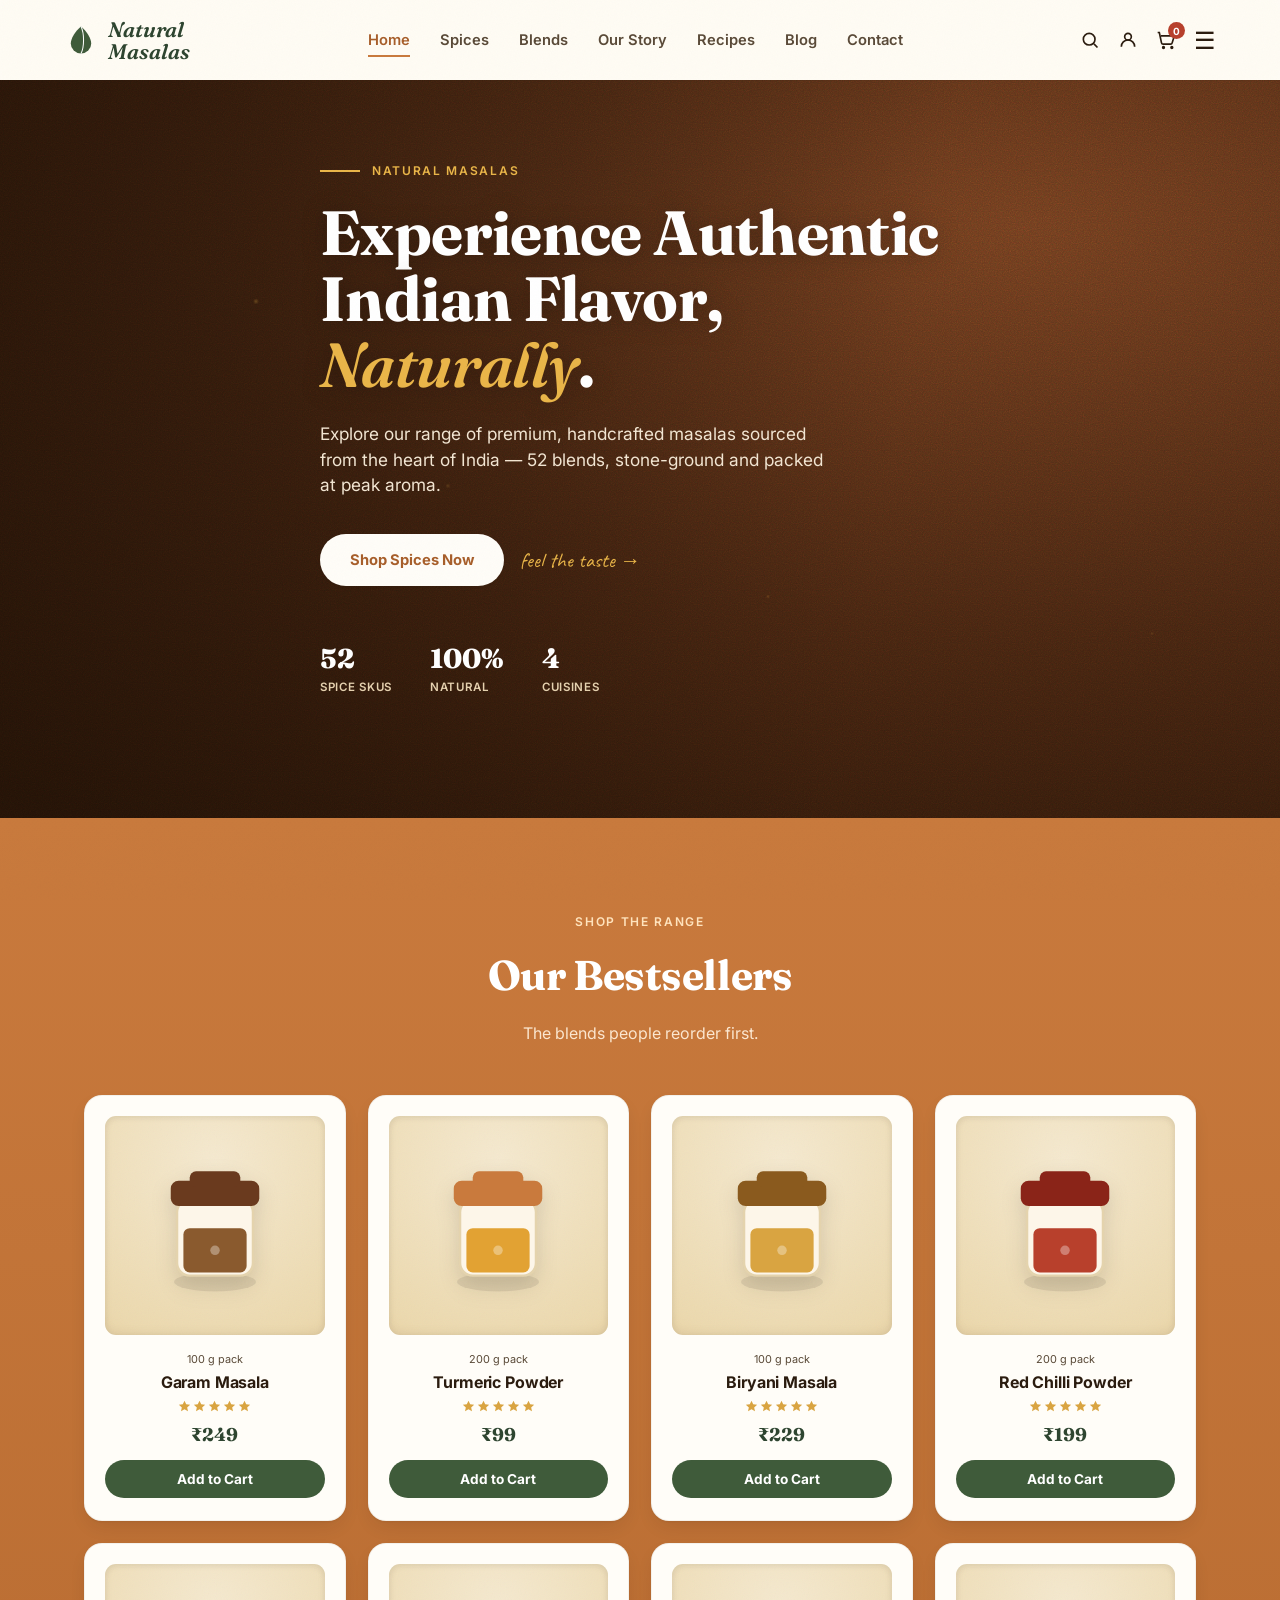
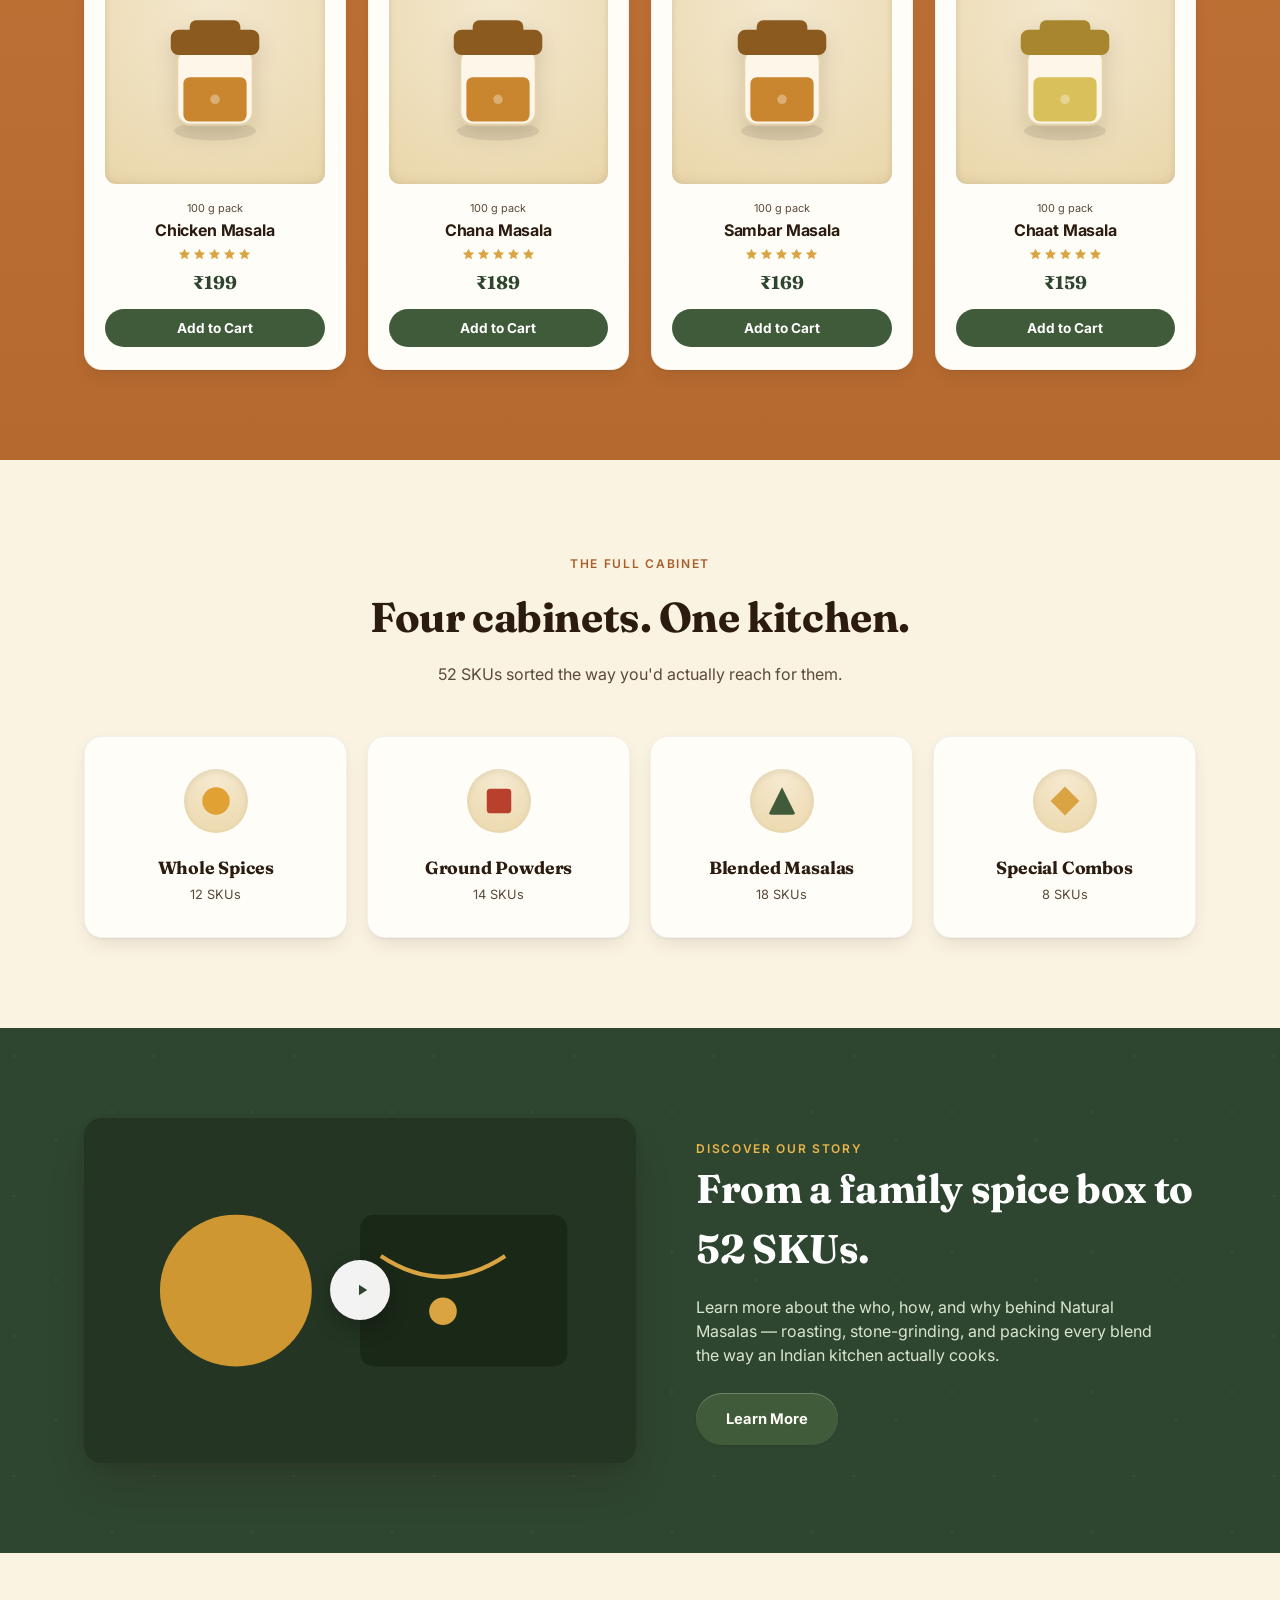
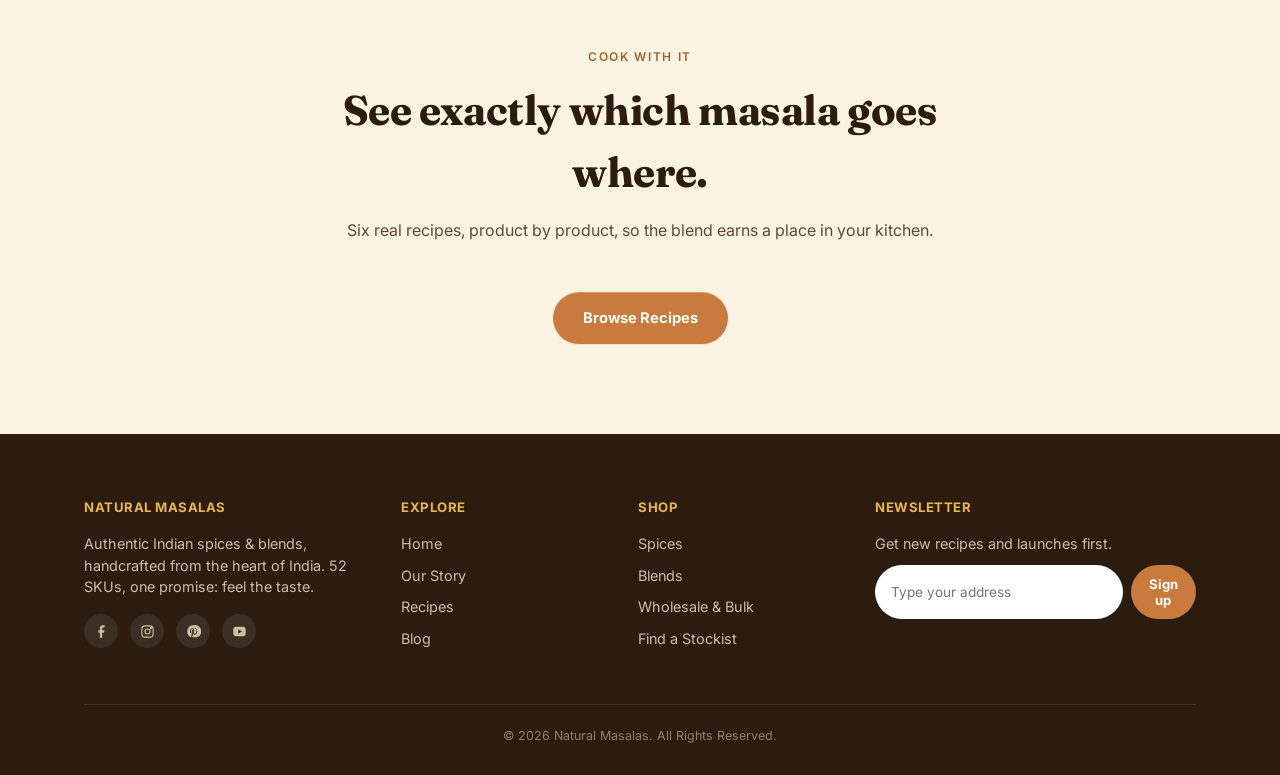
==== commit f7e764bf: "Modernize design system while keeping the authentic spice-market feel Adds editorial serif headlines" ====
--- a/index.html
+++ b/index.html
@@ -34,7 +34,7 @@
 <header class="hero">
   <div class="hero-inner wrap" style="padding-left:0;padding-right:0;">
     <div class="hero-eyebrow"><span class="rule"></span><span class="eyebrow">Natural Masalas</span></div>
-    <h1>Experience Authentic Indian Flavor, Naturally.</h1>
+    <h1>Experience Authentic Indian Flavor, <em>Naturally</em>.</h1>
     <p class="lede">Explore our range of premium, handcrafted masalas sourced from the heart of India &mdash; 52 blends, stone-ground and packed at peak aroma.</p>
     <div class="hero-cta">
       <a href="spices.html" class="btn white">Shop Spices Now</a>
--- a/css/style.css
+++ b/css/style.css
@@ -1,4 +1,4 @@
-@import url('https://fonts.googleapis.com/css2?family=Poppins:wght@500;600;700;800&family=Inter:wght@400;500;600&family=Caveat:wght@600&display=swap');
+@import url('https://fonts.googleapis.com/css2?family=Fraunces:ital,opsz,wght@0,9..144,450;0,9..144,600;0,9..144,700;0,9..144,800;1,9..144,500;1,9..144,600&family=Inter:wght@400;500;600;700&family=Caveat:wght@600&display=swap');
 
 /* ============ TOKENS ============ */
 :root{
@@ -20,13 +20,18 @@
 
   --white:#fffdf8;
 
-  --display:'Poppins','Segoe UI',sans-serif;
+  --display:'Fraunces','Georgia',serif;
   --body:'Inter','Segoe UI',sans-serif;
   --script:'Caveat',cursive;
 
   --container:1240px;
   --edge:clamp(20px,5vw,64px);
-  --radius:14px;
+  --radius:18px;
+  --radius-sm:11px;
+
+  --shadow-card:0 1px 2px rgba(43,28,15,0.06), 0 8px 20px -6px rgba(43,28,15,0.14);
+  --shadow-lift:0 4px 10px rgba(43,28,15,0.08), 0 26px 46px -14px rgba(43,28,15,0.26);
+  --grain:url("data:image/svg+xml,%3Csvg xmlns='http://www.w3.org/2000/svg' width='140' height='140'%3E%3Cfilter id='n'%3E%3CfeTurbulence type='fractalNoise' baseFrequency='0.85' numOctaves='2' stitchTiles='stitch'/%3E%3C/filter%3E%3Crect width='100%25' height='100%25' filter='url(%23n)'/%3E%3C/svg%3E");
 }
 
 *{ box-sizing:border-box; margin:0; padding:0; }
@@ -37,12 +42,20 @@
 }
 
 body{
+  position:relative;
   background:var(--cream);
   color:var(--ink);
   font-family:var(--body);
   line-height:1.5;
   overflow-x:hidden;
 }
+body::before{
+  content:"";
+  position:fixed; inset:0; z-index:9999; pointer-events:none;
+  background-image:var(--grain);
+  opacity:0.035;
+  mix-blend-mode:multiply;
+}
 
 a{ color:inherit; text-decoration:none; }
 img{ max-width:100%; display:block; }
@@ -51,7 +64,8 @@
 
 .wrap{ max-width:var(--container); margin:0 auto; padding-left:var(--edge); padding-right:var(--edge); }
 
-h1,h2,h3{ font-family:var(--display); font-weight:700; }
+h1,h2,h3{ font-family:var(--display); font-weight:700; letter-spacing:-0.01em; }
+em, .accent{ font-style:italic; font-weight:500; color:var(--gold-bright); }
 
 .eyebrow{
   font-family:var(--body);
@@ -65,14 +79,21 @@
 /* ============ NAV ============ */
 .nav{
   position:sticky; top:0; left:0; right:0; z-index:1000;
-  background:var(--white);
-  padding:16px var(--edge);
+  background:rgba(255,253,248,0.88);
+  backdrop-filter:blur(14px) saturate(1.4);
+  -webkit-backdrop-filter:blur(14px) saturate(1.4);
+  padding:18px var(--edge);
   display:flex; align-items:center; justify-content:space-between;
   box-shadow:0 1px 0 rgba(43,28,15,0.08);
+  transition:padding .35s ease, box-shadow .35s ease;
+}
+.nav.scrolled{
+  padding:11px var(--edge);
+  box-shadow:0 10px 30px -14px rgba(43,28,15,0.25), 0 1px 0 rgba(43,28,15,0.08);
 }
 .nav-mark{
   display:flex; align-items:center; gap:10px;
-  font-family:var(--display); font-weight:800; font-size:1.25rem; color:var(--leaf-deep);
+  font-family:var(--display); font-weight:600; font-style:italic; font-size:1.32rem; color:var(--leaf-deep);
   line-height:1.05;
 }
 .nav-mark .seed{ width:34px; height:34px; flex:0 0 auto; }
@@ -116,9 +137,11 @@
   font-family:var(--body); font-size:0.92rem; font-weight:700;
   padding:15px 30px; border-radius:999px; border:none;
   color:var(--white); background:var(--terracotta);
-  transition:transform .25s ease, box-shadow .25s ease, background .25s ease;
-}
-.btn:hover{ transform:translateY(-3px); box-shadow:0 12px 26px rgba(168,95,43,0.35); background:var(--terracotta-deep); }
+  box-shadow:inset 0 1px 0 rgba(255,255,255,0.25), 0 1px 2px rgba(43,28,15,0.1);
+  transition:transform .3s cubic-bezier(.2,.8,.2,1), box-shadow .3s ease, background .25s ease;
+}
+.btn:hover{ transform:translateY(-3px); box-shadow:inset 0 1px 0 rgba(255,255,255,0.25), 0 14px 28px rgba(168,95,43,0.32); background:var(--terracotta-deep); }
+.btn:active{ transform:translateY(-1px); }
 .btn.white{ background:var(--white); color:var(--terracotta-deep); }
 .btn.white:hover{ background:var(--cream); }
 .btn.leaf{ background:var(--leaf); }
@@ -137,21 +160,27 @@
   position:relative;
   min-height:82vh;
   display:flex; align-items:center;
-  padding:70px var(--edge) 90px;
+  padding:70px var(--edge) 110px;
   overflow:hidden;
   background:
     linear-gradient(100deg, rgba(30,16,6,0.72) 0%, rgba(30,16,6,0.42) 42%, rgba(30,16,6,0.15) 68%),
     radial-gradient(120% 100% at 80% 20%, #7a4322 0%, #4a2712 55%, #2b1608 100%);
 }
+.hero::before{
+  content:""; position:absolute; inset:0; z-index:0; pointer-events:none; opacity:0.5;
+  background-image:var(--grain); mix-blend-mode:overlay;
+}
 .hero::after{
-  content:""; position:absolute; inset:0; z-index:0; pointer-events:none; opacity:0.35;
+  content:""; position:absolute; inset:0; z-index:0; pointer-events:none; opacity:0.4;
   background-image:
-    radial-gradient(3px 3px at 20% 30%, rgba(217,164,65,0.7), transparent),
-    radial-gradient(2px 2px at 60% 70%, rgba(217,164,65,0.5), transparent),
-    radial-gradient(2px 2px at 80% 20%, rgba(184,64,44,0.6), transparent);
-  animation:dustFall 14s linear infinite;
-}
-@keyframes dustFall{ from{ background-position:0 0,0 0,0 0;} to{ background-position:0 220px,0 -180px,0 260px;} }
+    radial-gradient(3px 3px at 20% 30%, rgba(217,164,65,0.75), transparent),
+    radial-gradient(2px 2px at 60% 70%, rgba(217,164,65,0.55), transparent),
+    radial-gradient(2px 2px at 80% 20%, rgba(184,64,44,0.65), transparent),
+    radial-gradient(2.5px 2.5px at 35% 55%, rgba(217,164,65,0.5), transparent),
+    radial-gradient(2px 2px at 90% 75%, rgba(217,164,65,0.4), transparent);
+  animation:dustFall 16s linear infinite;
+}
+@keyframes dustFall{ from{ background-position:0 0,0 0,0 0,0 0,0 0;} to{ background-position:0 220px,0 -180px,0 260px,0 -200px,0 240px;} }
 
 .hero-inner{ position:relative; z-index:2; max-width:640px; }
 .hero-eyebrow{ display:flex; align-items:center; gap:12px; margin-bottom:20px; }
@@ -159,13 +188,15 @@
 .hero-eyebrow span.eyebrow{ color:var(--gold-bright); }
 
 .hero h1{
-  font-size:clamp(2.4rem,5.2vw,3.7rem);
-  line-height:1.08;
+  font-size:clamp(2.5rem,5.4vw,3.9rem);
+  line-height:1.06;
   color:#fff;
+  text-shadow:0 2px 24px rgba(0,0,0,0.25);
   opacity:0; transform:translateY(24px);
   animation:fadeUp .9s cubic-bezier(.2,.8,.2,1) forwards;
   animation-delay:.1s;
 }
+.hero h1 em{ color:var(--gold-bright); font-weight:600; }
 .hero p.lede{
   margin-top:22px; max-width:46ch; font-size:1.08rem; color:#f3e6d3;
   opacity:0; transform:translateY(24px);
@@ -192,7 +223,7 @@
 .reveal{ opacity:0; transform:translateY(30px); transition:opacity .7s ease, transform .7s cubic-bezier(.2,.8,.2,1); }
 .reveal.in{ opacity:1; transform:translateY(0); }
 
-.band-terracotta{ background:linear-gradient(180deg, var(--terracotta) 0%, #b5692f 100%); color:#fff; }
+.band-terracotta{ background:linear-gradient(180deg, var(--terracotta) 0%, #b5692f 100%); color:#fff; position:relative; }
 .band-terracotta .section-head h2{ color:#fff; }
 .band-terracotta .section-head p{ color:#fbe6cf; }
 .band-terracotta .eyebrow{ color:#ffe3bd; }
@@ -218,18 +249,26 @@
 .prod-card{
   background:var(--white); border-radius:var(--radius);
   padding:20px 20px 22px; text-align:center;
-  box-shadow:0 6px 18px rgba(43,28,15,0.08);
-  transition:transform .3s cubic-bezier(.2,.8,.2,1), box-shadow .3s ease;
+  box-shadow:var(--shadow-card);
+  border:1px solid rgba(43,28,15,0.05);
+  transition:transform .35s cubic-bezier(.2,.8,.2,1), box-shadow .35s ease;
   display:flex; flex-direction:column;
   position:relative;
 }
-.prod-card:hover{ transform:translateY(-8px); box-shadow:0 22px 40px rgba(43,28,15,0.16); }
+.prod-card:hover{ transform:translateY(-8px) rotate(-0.3deg); box-shadow:var(--shadow-lift); }
 .prod-media{
-  aspect-ratio:1/1; border-radius:10px; margin-bottom:16px; overflow:hidden;
+  aspect-ratio:1/1; border-radius:var(--radius-sm); margin-bottom:16px; overflow:hidden;
   display:flex; align-items:center; justify-content:center;
   position:relative;
-}
-.prod-media svg{ width:78%; height:78%; }
+  background:radial-gradient(120% 120% at 50% 20%, var(--cream-deep) 0%, #ecd9ae 70%, #e3c894 100%);
+  box-shadow:inset 0 2px 6px rgba(43,28,15,0.08), inset 0 -3px 10px rgba(43,28,15,0.05);
+}
+.prod-media::before{
+  content:""; position:absolute; inset:0; opacity:0.05; pointer-events:none;
+  background-image:var(--grain);
+}
+.prod-media svg{ width:72%; height:72%; position:relative; z-index:1; filter:drop-shadow(0 8px 10px rgba(43,28,15,0.14)); transition:transform .4s cubic-bezier(.2,.8,.2,1); }
+.prod-card:hover .prod-media svg{ transform:scale(1.05) translateY(-2px); }
 .prod-badge{
   position:absolute; top:10px; left:10px; background:var(--gold); color:#3a2508;
   font-family:var(--body); font-weight:700; font-size:0.62rem; letter-spacing:0.04em;
@@ -245,7 +284,7 @@
 /* ============ STORY / DISCOVER BAND ============ */
 .story-band{ display:grid; grid-template-columns:1.05fr 0.95fr; gap:60px; align-items:center; }
 @media (max-width:860px){ .story-band{ grid-template-columns:1fr; gap:34px; } }
-.story-media{ position:relative; border-radius:var(--radius); overflow:hidden; aspect-ratio:16/10; }
+.story-media{ position:relative; border-radius:var(--radius); overflow:hidden; aspect-ratio:16/10; box-shadow:var(--shadow-lift); }
 .story-media svg{ width:100%; height:100%; }
 .play-btn{
   position:absolute; inset:0; margin:auto; width:60px; height:60px; border-radius:50%;
@@ -261,12 +300,18 @@
 .cat-strip{ display:grid; grid-template-columns:repeat(4,1fr); gap:20px; }
 @media (max-width:860px){ .cat-strip{ grid-template-columns:repeat(2,1fr); } }
 .cat-tile{
-  background:var(--white); border-radius:var(--radius); padding:30px 22px; text-align:center;
-  box-shadow:0 6px 16px rgba(43,28,15,0.06); transition:transform .3s ease, box-shadow .3s ease;
-}
-.cat-tile:hover{ transform:translateY(-6px); box-shadow:0 18px 30px rgba(43,28,15,0.12); }
-.cat-tile .ic{ width:52px; height:52px; margin:0 auto 14px; }
-.cat-tile h3{ font-size:1.05rem; color:var(--ink); margin-bottom:4px; }
+  background:var(--white); border-radius:var(--radius); padding:32px 22px; text-align:center;
+  box-shadow:var(--shadow-card); border:1px solid rgba(43,28,15,0.05);
+  transition:transform .35s cubic-bezier(.2,.8,.2,1), box-shadow .35s ease;
+}
+.cat-tile:hover{ transform:translateY(-6px); box-shadow:var(--shadow-lift); }
+.cat-tile .ic{
+  width:64px; height:64px; margin:0 auto 16px; border-radius:50%;
+  background:radial-gradient(120% 120% at 50% 20%, var(--cream-deep) 0%, #ecd9ae 70%, #e3c894 100%);
+  box-shadow:inset 0 2px 6px rgba(43,28,15,0.08);
+  padding:14px;
+}
+.cat-tile h3{ font-size:1.1rem; color:var(--ink); margin-bottom:4px; }
 .cat-tile p{ font-size:0.8rem; color:var(--ink-soft); }
 
 /* ============ FILTER BAR (products page) ============ */
@@ -287,12 +332,16 @@
 @media (max-width:820px){ .recipe-grid{ grid-template-columns:1fr; } }
 .recipe-card{
   background:var(--white); border-radius:var(--radius); overflow:hidden;
-  box-shadow:0 6px 18px rgba(43,28,15,0.08); display:flex; flex-direction:column;
-  transition:transform .3s ease, box-shadow .3s ease;
-}
-.recipe-card:hover{ transform:translateY(-6px); box-shadow:0 20px 34px rgba(43,28,15,0.14); }
+  box-shadow:var(--shadow-card); border:1px solid rgba(43,28,15,0.05); display:flex; flex-direction:column;
+  transition:transform .35s cubic-bezier(.2,.8,.2,1), box-shadow .35s ease;
+}
+.recipe-card:hover{ transform:translateY(-6px); box-shadow:var(--shadow-lift); }
 .recipe-media{ aspect-ratio:16/9; position:relative; overflow:hidden; }
-.recipe-media svg{ position:absolute; inset:0; width:100%; height:100%; }
+.recipe-media svg{ position:absolute; inset:0; width:100%; height:100%; transition:transform .5s cubic-bezier(.2,.8,.2,1); }
+.recipe-card:hover .recipe-media svg{ transform:scale(1.06); }
+.recipe-media::after{
+  content:""; position:absolute; inset:0; opacity:0.06; pointer-events:none; background-image:var(--grain);
+}
 .recipe-time{ position:absolute; top:14px; right:14px; z-index:2; font-family:var(--body); font-weight:700; font-size:0.7rem; background:rgba(43,28,15,0.7); color:#fff; padding:5px 11px; border-radius:999px; }
 .recipe-body{ padding:24px; display:flex; flex-direction:column; gap:12px; flex:1; }
 .recipe-body h3{ font-size:1.3rem; color:var(--ink); }
@@ -306,9 +355,15 @@
 .steps-list ol{ padding-left:18px; padding-top:8px; display:flex; flex-direction:column; gap:6px; }
 
 /* ============ PAGE HEADER ============ */
-.page-header{ padding:60px var(--edge) 50px; text-align:center; background:var(--cream-deep); }
-.page-header h1{ font-size:clamp(2.2rem,5vw,3.2rem); color:var(--ink); margin-top:10px; }
-.page-header p{ margin:16px auto 0; max-width:56ch; color:var(--ink-soft); font-size:1.02rem; }
+.page-header{
+  position:relative; padding:74px var(--edge) 58px; text-align:center; overflow:hidden;
+  background:radial-gradient(120% 140% at 50% -10%, var(--cream-deep) 0%, var(--cream) 65%);
+}
+.page-header::before{
+  content:""; position:absolute; inset:0; opacity:0.05; pointer-events:none; background-image:var(--grain);
+}
+.page-header h1{ font-size:clamp(2.3rem,5vw,3.4rem); color:var(--ink); margin-top:10px; position:relative; }
+.page-header p{ margin:16px auto 0; max-width:56ch; color:var(--ink-soft); font-size:1.02rem; position:relative; }
 
 /* ============ CTA BAND ============ */
 .cta-band{ text-align:center; }
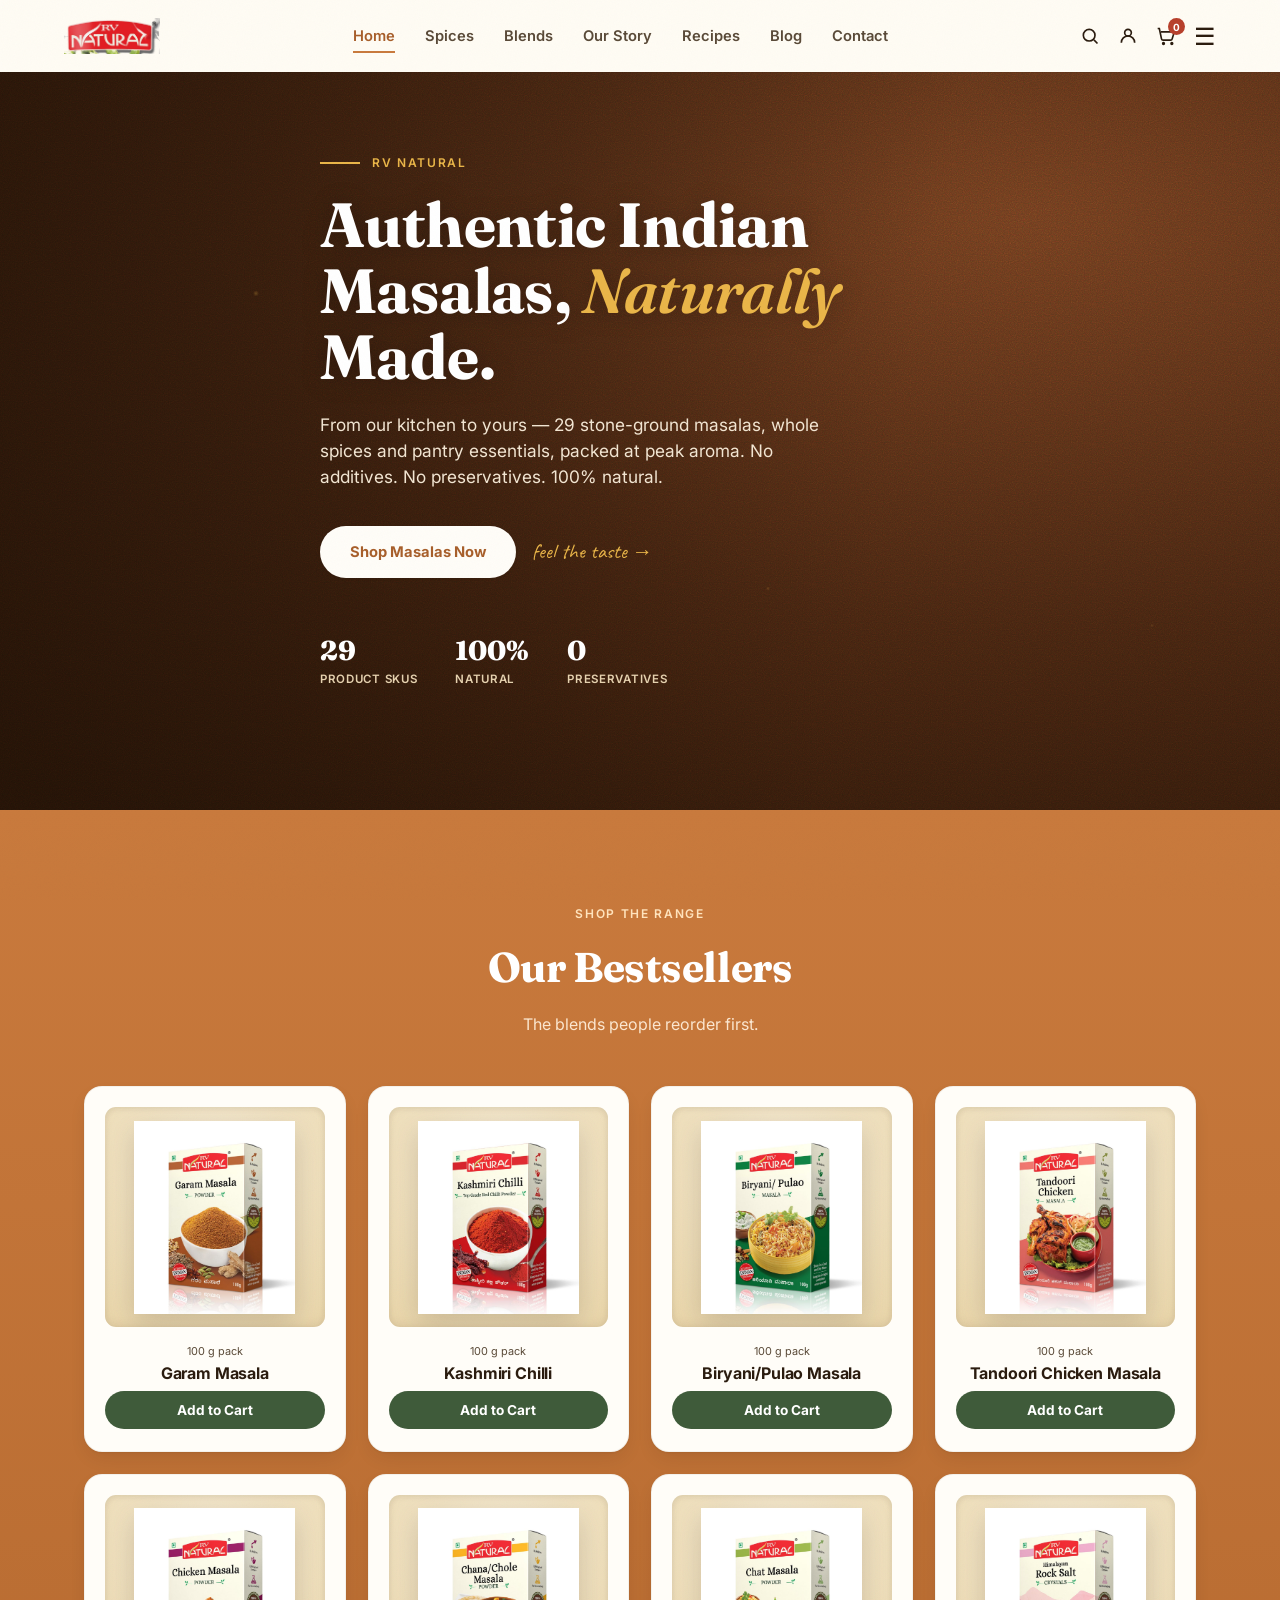
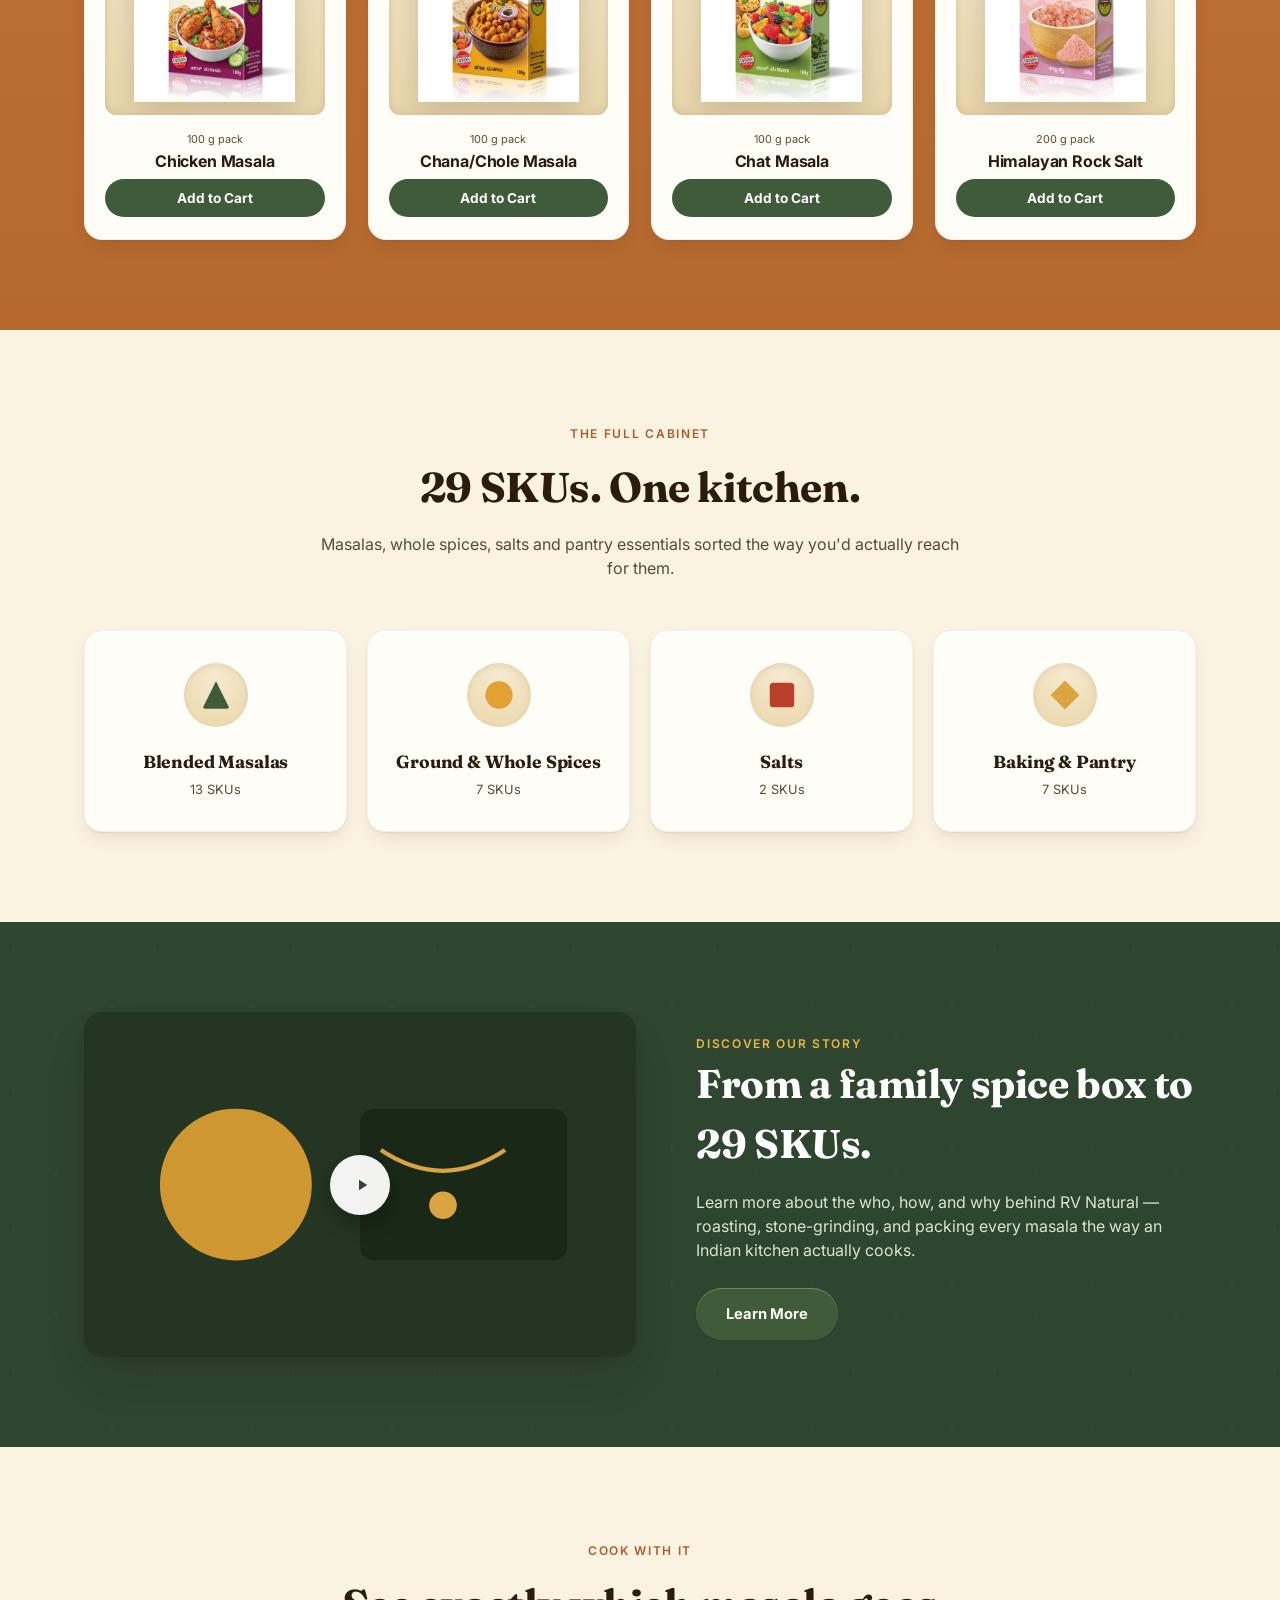
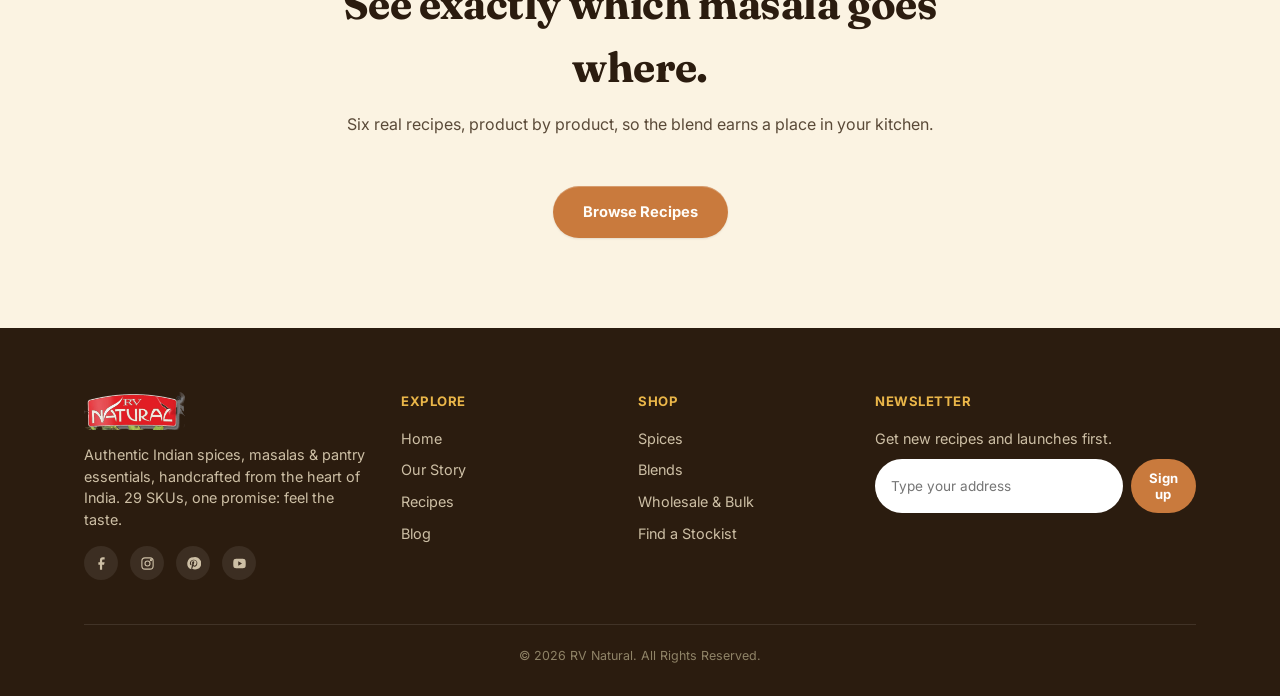
==== commit f9d8c17a: "Rebrand site to RV Natural with real product photography Swaps the placeholder brand/catalog for the" ====
--- a/index.html
+++ b/index.html
@@ -3,16 +3,15 @@
 <head>
 <meta charset="UTF-8">
 <meta name="viewport" content="width=device-width, initial-scale=1.0">
-<title>Natural Masalas | Authentic Indian Spices &amp; Blends</title>
-<meta name="description" content="Natural Masalas — 52 handcrafted spice blends sourced from the heart of India. Feel the Taste.">
+<title>RV Natural | Authentic Indian Spices &amp; Masalas</title>
+<meta name="description" content="RV Natural — 29 handcrafted masala powders, whole spices, salts and pantry essentials from the heart of India. 100% Natural, No Additives, No Preservatives.">
 <link rel="stylesheet" href="css/style.css">
 </head>
 <body>
 
 <nav class="nav">
   <a href="index.html" class="nav-mark">
-    <svg class="seed" viewBox="0 0 40 40" fill="none"><path d="M20 4c7 6 12 14 12 20a12 12 0 1 1-24 0c0-6 5-14 12-20Z" fill="#3f5b3a"/><path d="M20 4c4 8 4 24 0 32" stroke="#fff" stroke-width="1.2"/></svg>
-    Natural<br>Masalas
+    <img src="assets/brand/logo.png" alt="RV Natural" class="brand-logo">
   </a>
   <div class="nav-links">
     <a href="index.html" class="active">Home</a>
@@ -33,17 +32,17 @@
 
 <header class="hero">
   <div class="hero-inner wrap" style="padding-left:0;padding-right:0;">
-    <div class="hero-eyebrow"><span class="rule"></span><span class="eyebrow">Natural Masalas</span></div>
-    <h1>Experience Authentic Indian Flavor, <em>Naturally</em>.</h1>
-    <p class="lede">Explore our range of premium, handcrafted masalas sourced from the heart of India &mdash; 52 blends, stone-ground and packed at peak aroma.</p>
+    <div class="hero-eyebrow"><span class="rule"></span><span class="eyebrow">RV Natural</span></div>
+    <h1>Authentic Indian Masalas, <em>Naturally</em> Made.</h1>
+    <p class="lede">From our kitchen to yours &mdash; 29 stone-ground masalas, whole spices and pantry essentials, packed at peak aroma. No additives. No preservatives. 100% natural.</p>
     <div class="hero-cta">
-      <a href="spices.html" class="btn white">Shop Spices Now</a>
+      <a href="blends.html" class="btn white">Shop Masalas Now</a>
       <span class="scribble">feel the taste &#8594;</span>
     </div>
     <div class="hero-stats">
-      <div><div class="num" data-count="52">0</div><div class="lbl">Spice SKUs</div></div>
+      <div><div class="num" data-count="29">0</div><div class="lbl">Product SKUs</div></div>
       <div><div class="num" data-count="100" data-suffix="%">0%</div><div class="lbl">Natural</div></div>
-      <div><div class="num" data-count="4">0</div><div class="lbl">Cuisines</div></div>
+      <div><div class="num" data-count="0">0</div><div class="lbl">Preservatives</div></div>
     </div>
   </div>
 </header>
@@ -59,123 +58,51 @@
       </div>
       <div class="prod-grid">
       <div class="prod-card reveal">
-        <div class="prod-media"><svg viewBox="0 0 100 100" fill="none">
-      <ellipse cx="50" cy="86" rx="26" ry="6" fill="#00000014"/>
-      <rect x="26" y="34" width="48" height="48" rx="8" fill="#fdf6e9" stroke="#e4d3ad" stroke-width="1.5"/>
-      <rect x="30" y="52" width="40" height="28" rx="4" fill="#8a5a2e"/>
-      <rect x="22" y="22" width="56" height="16" rx="5" fill="#6a3a1e"/>
-      <rect x="34" y="16" width="32" height="10" rx="4" fill="#6a3a1e"/>
-      <circle cx="50" cy="66" r="3" fill="#ffffff55"/>
-    </svg></div>
+        <div class="prod-media"><img src="assets/products/garam-masala.jpg" alt="RV Natural Garam Masala Powder" loading="lazy"></div>
         <p class="wt-tag">100 g pack</p>
         <h3>Garam Masala</h3>
-        <div class="stars"><svg viewBox="0 0 20 20" fill="currentColor"><path d="M10 1l2.6 5.6 6.1.6-4.6 4.2 1.3 6-5.4-3.1L4.6 17.4l1.3-6L1.3 7.2l6.1-.6L10 1z"/></svg><svg viewBox="0 0 20 20" fill="currentColor"><path d="M10 1l2.6 5.6 6.1.6-4.6 4.2 1.3 6-5.4-3.1L4.6 17.4l1.3-6L1.3 7.2l6.1-.6L10 1z"/></svg><svg viewBox="0 0 20 20" fill="currentColor"><path d="M10 1l2.6 5.6 6.1.6-4.6 4.2 1.3 6-5.4-3.1L4.6 17.4l1.3-6L1.3 7.2l6.1-.6L10 1z"/></svg><svg viewBox="0 0 20 20" fill="currentColor"><path d="M10 1l2.6 5.6 6.1.6-4.6 4.2 1.3 6-5.4-3.1L4.6 17.4l1.3-6L1.3 7.2l6.1-.6L10 1z"/></svg><svg viewBox="0 0 20 20" fill="currentColor"><path d="M10 1l2.6 5.6 6.1.6-4.6 4.2 1.3 6-5.4-3.1L4.6 17.4l1.3-6L1.3 7.2l6.1-.6L10 1z"/></svg></div>
-        <div class="price">&#8377;249</div>
-        <button class="add-cart">Add to Cart</button>
-      </div>
-      <div class="prod-card reveal">
-        <div class="prod-media"><svg viewBox="0 0 100 100" fill="none">
-      <ellipse cx="50" cy="86" rx="26" ry="6" fill="#00000014"/>
-      <rect x="26" y="34" width="48" height="48" rx="8" fill="#fdf6e9" stroke="#e4d3ad" stroke-width="1.5"/>
-      <rect x="30" y="52" width="40" height="28" rx="4" fill="#e2a233"/>
-      <rect x="22" y="22" width="56" height="16" rx="5" fill="#c97a3d"/>
-      <rect x="34" y="16" width="32" height="10" rx="4" fill="#c97a3d"/>
-      <circle cx="50" cy="66" r="3" fill="#ffffff55"/>
-    </svg></div>
+        <button class="add-cart">Add to Cart</button>
+      </div>
+      <div class="prod-card reveal">
+        <div class="prod-media"><img src="assets/products/kashmiri-chilli.jpg" alt="RV Natural Kashmiri Chilli Powder" loading="lazy"></div>
+        <p class="wt-tag">100 g pack</p>
+        <h3>Kashmiri Chilli</h3>
+        <button class="add-cart">Add to Cart</button>
+      </div>
+      <div class="prod-card reveal">
+        <div class="prod-media"><img src="assets/products/biryani-pulao-masala.jpg" alt="RV Natural Biryani Pulao Masala" loading="lazy"></div>
+        <p class="wt-tag">100 g pack</p>
+        <h3>Biryani/Pulao Masala</h3>
+        <button class="add-cart">Add to Cart</button>
+      </div>
+      <div class="prod-card reveal">
+        <div class="prod-media"><img src="assets/products/tandoori-chicken-masala.jpg" alt="RV Natural Tandoori Chicken Masala" loading="lazy"></div>
+        <p class="wt-tag">100 g pack</p>
+        <h3>Tandoori Chicken Masala</h3>
+        <button class="add-cart">Add to Cart</button>
+      </div>
+      <div class="prod-card reveal">
+        <div class="prod-media"><img src="assets/products/chicken-masala.jpg" alt="RV Natural Chicken Masala Powder" loading="lazy"></div>
+        <p class="wt-tag">100 g pack</p>
+        <h3>Chicken Masala</h3>
+        <button class="add-cart">Add to Cart</button>
+      </div>
+      <div class="prod-card reveal">
+        <div class="prod-media"><img src="assets/products/chana-chole-masala.jpg" alt="RV Natural Chana Chole Masala" loading="lazy"></div>
+        <p class="wt-tag">100 g pack</p>
+        <h3>Chana/Chole Masala</h3>
+        <button class="add-cart">Add to Cart</button>
+      </div>
+      <div class="prod-card reveal">
+        <div class="prod-media"><img src="assets/products/chat-masala.jpg" alt="RV Natural Chat Masala Powder" loading="lazy"></div>
+        <p class="wt-tag">100 g pack</p>
+        <h3>Chat Masala</h3>
+        <button class="add-cart">Add to Cart</button>
+      </div>
+      <div class="prod-card reveal">
+        <div class="prod-media"><img src="assets/products/himalayan-rock-salt.jpg" alt="RV Natural Himalayan Rock Salt Crystals" loading="lazy"></div>
         <p class="wt-tag">200 g pack</p>
-        <h3>Turmeric Powder</h3>
-        <div class="stars"><svg viewBox="0 0 20 20" fill="currentColor"><path d="M10 1l2.6 5.6 6.1.6-4.6 4.2 1.3 6-5.4-3.1L4.6 17.4l1.3-6L1.3 7.2l6.1-.6L10 1z"/></svg><svg viewBox="0 0 20 20" fill="currentColor"><path d="M10 1l2.6 5.6 6.1.6-4.6 4.2 1.3 6-5.4-3.1L4.6 17.4l1.3-6L1.3 7.2l6.1-.6L10 1z"/></svg><svg viewBox="0 0 20 20" fill="currentColor"><path d="M10 1l2.6 5.6 6.1.6-4.6 4.2 1.3 6-5.4-3.1L4.6 17.4l1.3-6L1.3 7.2l6.1-.6L10 1z"/></svg><svg viewBox="0 0 20 20" fill="currentColor"><path d="M10 1l2.6 5.6 6.1.6-4.6 4.2 1.3 6-5.4-3.1L4.6 17.4l1.3-6L1.3 7.2l6.1-.6L10 1z"/></svg><svg viewBox="0 0 20 20" fill="currentColor"><path d="M10 1l2.6 5.6 6.1.6-4.6 4.2 1.3 6-5.4-3.1L4.6 17.4l1.3-6L1.3 7.2l6.1-.6L10 1z"/></svg></div>
-        <div class="price">&#8377;99</div>
-        <button class="add-cart">Add to Cart</button>
-      </div>
-      <div class="prod-card reveal">
-        <div class="prod-media"><svg viewBox="0 0 100 100" fill="none">
-      <ellipse cx="50" cy="86" rx="26" ry="6" fill="#00000014"/>
-      <rect x="26" y="34" width="48" height="48" rx="8" fill="#fdf6e9" stroke="#e4d3ad" stroke-width="1.5"/>
-      <rect x="30" y="52" width="40" height="28" rx="4" fill="#d9a441"/>
-      <rect x="22" y="22" width="56" height="16" rx="5" fill="#8a5a1e"/>
-      <rect x="34" y="16" width="32" height="10" rx="4" fill="#8a5a1e"/>
-      <circle cx="50" cy="66" r="3" fill="#ffffff55"/>
-    </svg></div>
-        <p class="wt-tag">100 g pack</p>
-        <h3>Biryani Masala</h3>
-        <div class="stars"><svg viewBox="0 0 20 20" fill="currentColor"><path d="M10 1l2.6 5.6 6.1.6-4.6 4.2 1.3 6-5.4-3.1L4.6 17.4l1.3-6L1.3 7.2l6.1-.6L10 1z"/></svg><svg viewBox="0 0 20 20" fill="currentColor"><path d="M10 1l2.6 5.6 6.1.6-4.6 4.2 1.3 6-5.4-3.1L4.6 17.4l1.3-6L1.3 7.2l6.1-.6L10 1z"/></svg><svg viewBox="0 0 20 20" fill="currentColor"><path d="M10 1l2.6 5.6 6.1.6-4.6 4.2 1.3 6-5.4-3.1L4.6 17.4l1.3-6L1.3 7.2l6.1-.6L10 1z"/></svg><svg viewBox="0 0 20 20" fill="currentColor"><path d="M10 1l2.6 5.6 6.1.6-4.6 4.2 1.3 6-5.4-3.1L4.6 17.4l1.3-6L1.3 7.2l6.1-.6L10 1z"/></svg><svg viewBox="0 0 20 20" fill="currentColor"><path d="M10 1l2.6 5.6 6.1.6-4.6 4.2 1.3 6-5.4-3.1L4.6 17.4l1.3-6L1.3 7.2l6.1-.6L10 1z"/></svg></div>
-        <div class="price">&#8377;229</div>
-        <button class="add-cart">Add to Cart</button>
-      </div>
-      <div class="prod-card reveal">
-        <div class="prod-media"><svg viewBox="0 0 100 100" fill="none">
-      <ellipse cx="50" cy="86" rx="26" ry="6" fill="#00000014"/>
-      <rect x="26" y="34" width="48" height="48" rx="8" fill="#fdf6e9" stroke="#e4d3ad" stroke-width="1.5"/>
-      <rect x="30" y="52" width="40" height="28" rx="4" fill="#b8402c"/>
-      <rect x="22" y="22" width="56" height="16" rx="5" fill="#8a2418"/>
-      <rect x="34" y="16" width="32" height="10" rx="4" fill="#8a2418"/>
-      <circle cx="50" cy="66" r="3" fill="#ffffff55"/>
-    </svg></div>
-        <p class="wt-tag">200 g pack</p>
-        <h3>Red Chilli Powder</h3>
-        <div class="stars"><svg viewBox="0 0 20 20" fill="currentColor"><path d="M10 1l2.6 5.6 6.1.6-4.6 4.2 1.3 6-5.4-3.1L4.6 17.4l1.3-6L1.3 7.2l6.1-.6L10 1z"/></svg><svg viewBox="0 0 20 20" fill="currentColor"><path d="M10 1l2.6 5.6 6.1.6-4.6 4.2 1.3 6-5.4-3.1L4.6 17.4l1.3-6L1.3 7.2l6.1-.6L10 1z"/></svg><svg viewBox="0 0 20 20" fill="currentColor"><path d="M10 1l2.6 5.6 6.1.6-4.6 4.2 1.3 6-5.4-3.1L4.6 17.4l1.3-6L1.3 7.2l6.1-.6L10 1z"/></svg><svg viewBox="0 0 20 20" fill="currentColor"><path d="M10 1l2.6 5.6 6.1.6-4.6 4.2 1.3 6-5.4-3.1L4.6 17.4l1.3-6L1.3 7.2l6.1-.6L10 1z"/></svg><svg viewBox="0 0 20 20" fill="currentColor"><path d="M10 1l2.6 5.6 6.1.6-4.6 4.2 1.3 6-5.4-3.1L4.6 17.4l1.3-6L1.3 7.2l6.1-.6L10 1z"/></svg></div>
-        <div class="price">&#8377;199</div>
-        <button class="add-cart">Add to Cart</button>
-      </div>
-      <div class="prod-card reveal">
-        <div class="prod-media"><svg viewBox="0 0 100 100" fill="none">
-      <ellipse cx="50" cy="86" rx="26" ry="6" fill="#00000014"/>
-      <rect x="26" y="34" width="48" height="48" rx="8" fill="#fdf6e9" stroke="#e4d3ad" stroke-width="1.5"/>
-      <rect x="30" y="52" width="40" height="28" rx="4" fill="#c9862e"/>
-      <rect x="22" y="22" width="56" height="16" rx="5" fill="#8a5a1e"/>
-      <rect x="34" y="16" width="32" height="10" rx="4" fill="#8a5a1e"/>
-      <circle cx="50" cy="66" r="3" fill="#ffffff55"/>
-    </svg></div>
-        <p class="wt-tag">100 g pack</p>
-        <h3>Chicken Masala</h3>
-        <div class="stars"><svg viewBox="0 0 20 20" fill="currentColor"><path d="M10 1l2.6 5.6 6.1.6-4.6 4.2 1.3 6-5.4-3.1L4.6 17.4l1.3-6L1.3 7.2l6.1-.6L10 1z"/></svg><svg viewBox="0 0 20 20" fill="currentColor"><path d="M10 1l2.6 5.6 6.1.6-4.6 4.2 1.3 6-5.4-3.1L4.6 17.4l1.3-6L1.3 7.2l6.1-.6L10 1z"/></svg><svg viewBox="0 0 20 20" fill="currentColor"><path d="M10 1l2.6 5.6 6.1.6-4.6 4.2 1.3 6-5.4-3.1L4.6 17.4l1.3-6L1.3 7.2l6.1-.6L10 1z"/></svg><svg viewBox="0 0 20 20" fill="currentColor"><path d="M10 1l2.6 5.6 6.1.6-4.6 4.2 1.3 6-5.4-3.1L4.6 17.4l1.3-6L1.3 7.2l6.1-.6L10 1z"/></svg><svg viewBox="0 0 20 20" fill="currentColor"><path d="M10 1l2.6 5.6 6.1.6-4.6 4.2 1.3 6-5.4-3.1L4.6 17.4l1.3-6L1.3 7.2l6.1-.6L10 1z"/></svg></div>
-        <div class="price">&#8377;199</div>
-        <button class="add-cart">Add to Cart</button>
-      </div>
-      <div class="prod-card reveal">
-        <div class="prod-media"><svg viewBox="0 0 100 100" fill="none">
-      <ellipse cx="50" cy="86" rx="26" ry="6" fill="#00000014"/>
-      <rect x="26" y="34" width="48" height="48" rx="8" fill="#fdf6e9" stroke="#e4d3ad" stroke-width="1.5"/>
-      <rect x="30" y="52" width="40" height="28" rx="4" fill="#c9862e"/>
-      <rect x="22" y="22" width="56" height="16" rx="5" fill="#8a5a1e"/>
-      <rect x="34" y="16" width="32" height="10" rx="4" fill="#8a5a1e"/>
-      <circle cx="50" cy="66" r="3" fill="#ffffff55"/>
-    </svg></div>
-        <p class="wt-tag">100 g pack</p>
-        <h3>Chana Masala</h3>
-        <div class="stars"><svg viewBox="0 0 20 20" fill="currentColor"><path d="M10 1l2.6 5.6 6.1.6-4.6 4.2 1.3 6-5.4-3.1L4.6 17.4l1.3-6L1.3 7.2l6.1-.6L10 1z"/></svg><svg viewBox="0 0 20 20" fill="currentColor"><path d="M10 1l2.6 5.6 6.1.6-4.6 4.2 1.3 6-5.4-3.1L4.6 17.4l1.3-6L1.3 7.2l6.1-.6L10 1z"/></svg><svg viewBox="0 0 20 20" fill="currentColor"><path d="M10 1l2.6 5.6 6.1.6-4.6 4.2 1.3 6-5.4-3.1L4.6 17.4l1.3-6L1.3 7.2l6.1-.6L10 1z"/></svg><svg viewBox="0 0 20 20" fill="currentColor"><path d="M10 1l2.6 5.6 6.1.6-4.6 4.2 1.3 6-5.4-3.1L4.6 17.4l1.3-6L1.3 7.2l6.1-.6L10 1z"/></svg><svg viewBox="0 0 20 20" fill="currentColor"><path d="M10 1l2.6 5.6 6.1.6-4.6 4.2 1.3 6-5.4-3.1L4.6 17.4l1.3-6L1.3 7.2l6.1-.6L10 1z"/></svg></div>
-        <div class="price">&#8377;189</div>
-        <button class="add-cart">Add to Cart</button>
-      </div>
-      <div class="prod-card reveal">
-        <div class="prod-media"><svg viewBox="0 0 100 100" fill="none">
-      <ellipse cx="50" cy="86" rx="26" ry="6" fill="#00000014"/>
-      <rect x="26" y="34" width="48" height="48" rx="8" fill="#fdf6e9" stroke="#e4d3ad" stroke-width="1.5"/>
-      <rect x="30" y="52" width="40" height="28" rx="4" fill="#c9862e"/>
-      <rect x="22" y="22" width="56" height="16" rx="5" fill="#8a5a1e"/>
-      <rect x="34" y="16" width="32" height="10" rx="4" fill="#8a5a1e"/>
-      <circle cx="50" cy="66" r="3" fill="#ffffff55"/>
-    </svg></div>
-        <p class="wt-tag">100 g pack</p>
-        <h3>Sambar Masala</h3>
-        <div class="stars"><svg viewBox="0 0 20 20" fill="currentColor"><path d="M10 1l2.6 5.6 6.1.6-4.6 4.2 1.3 6-5.4-3.1L4.6 17.4l1.3-6L1.3 7.2l6.1-.6L10 1z"/></svg><svg viewBox="0 0 20 20" fill="currentColor"><path d="M10 1l2.6 5.6 6.1.6-4.6 4.2 1.3 6-5.4-3.1L4.6 17.4l1.3-6L1.3 7.2l6.1-.6L10 1z"/></svg><svg viewBox="0 0 20 20" fill="currentColor"><path d="M10 1l2.6 5.6 6.1.6-4.6 4.2 1.3 6-5.4-3.1L4.6 17.4l1.3-6L1.3 7.2l6.1-.6L10 1z"/></svg><svg viewBox="0 0 20 20" fill="currentColor"><path d="M10 1l2.6 5.6 6.1.6-4.6 4.2 1.3 6-5.4-3.1L4.6 17.4l1.3-6L1.3 7.2l6.1-.6L10 1z"/></svg><svg viewBox="0 0 20 20" fill="currentColor"><path d="M10 1l2.6 5.6 6.1.6-4.6 4.2 1.3 6-5.4-3.1L4.6 17.4l1.3-6L1.3 7.2l6.1-.6L10 1z"/></svg></div>
-        <div class="price">&#8377;169</div>
-        <button class="add-cart">Add to Cart</button>
-      </div>
-      <div class="prod-card reveal">
-        <div class="prod-media"><svg viewBox="0 0 100 100" fill="none">
-      <ellipse cx="50" cy="86" rx="26" ry="6" fill="#00000014"/>
-      <rect x="26" y="34" width="48" height="48" rx="8" fill="#fdf6e9" stroke="#e4d3ad" stroke-width="1.5"/>
-      <rect x="30" y="52" width="40" height="28" rx="4" fill="#d9c05a"/>
-      <rect x="22" y="22" width="56" height="16" rx="5" fill="#a8862e"/>
-      <rect x="34" y="16" width="32" height="10" rx="4" fill="#a8862e"/>
-      <circle cx="50" cy="66" r="3" fill="#ffffff55"/>
-    </svg></div>
-        <p class="wt-tag">100 g pack</p>
-        <h3>Chaat Masala</h3>
-        <div class="stars"><svg viewBox="0 0 20 20" fill="currentColor"><path d="M10 1l2.6 5.6 6.1.6-4.6 4.2 1.3 6-5.4-3.1L4.6 17.4l1.3-6L1.3 7.2l6.1-.6L10 1z"/></svg><svg viewBox="0 0 20 20" fill="currentColor"><path d="M10 1l2.6 5.6 6.1.6-4.6 4.2 1.3 6-5.4-3.1L4.6 17.4l1.3-6L1.3 7.2l6.1-.6L10 1z"/></svg><svg viewBox="0 0 20 20" fill="currentColor"><path d="M10 1l2.6 5.6 6.1.6-4.6 4.2 1.3 6-5.4-3.1L4.6 17.4l1.3-6L1.3 7.2l6.1-.6L10 1z"/></svg><svg viewBox="0 0 20 20" fill="currentColor"><path d="M10 1l2.6 5.6 6.1.6-4.6 4.2 1.3 6-5.4-3.1L4.6 17.4l1.3-6L1.3 7.2l6.1-.6L10 1z"/></svg><svg viewBox="0 0 20 20" fill="currentColor"><path d="M10 1l2.6 5.6 6.1.6-4.6 4.2 1.3 6-5.4-3.1L4.6 17.4l1.3-6L1.3 7.2l6.1-.6L10 1z"/></svg></div>
-        <div class="price">&#8377;159</div>
+        <h3>Himalayan Rock Salt</h3>
         <button class="add-cart">Add to Cart</button>
       </div>
       </div>
@@ -186,25 +113,25 @@
     <div class="wrap">
       <div class="section-head reveal">
         <span class="eyebrow">The Full Cabinet</span>
-        <h2>Four cabinets. One kitchen.</h2>
-        <p>52 SKUs sorted the way you'd actually reach for them.</p>
+        <h2>29 SKUs. One kitchen.</h2>
+        <p>Masalas, whole spices, salts and pantry essentials sorted the way you'd actually reach for them.</p>
       </div>
       <div class="cat-strip reveal">
+        <a class="cat-tile" href="blends.html">
+          <svg class="ic" viewBox="0 0 100 100"><polygon points="50,12 88,88 12,88" fill="#3f5b3a"/></svg>
+          <h3>Blended Masalas</h3><p>13 SKUs</p>
+        </a>
         <a class="cat-tile" href="spices.html">
           <svg class="ic" viewBox="0 0 100 100"><circle cx="50" cy="50" r="38" fill="#e2a233"/></svg>
-          <h3>Whole Spices</h3><p>12 SKUs</p>
+          <h3>Ground &amp; Whole Spices</h3><p>7 SKUs</p>
         </a>
         <a class="cat-tile" href="spices.html">
           <svg class="ic" viewBox="0 0 100 100"><rect x="16" y="16" width="68" height="68" rx="10" fill="#b8402c"/></svg>
-          <h3>Ground Powders</h3><p>14 SKUs</p>
-        </a>
-        <a class="cat-tile" href="blends.html">
-          <svg class="ic" viewBox="0 0 100 100"><polygon points="50,12 88,88 12,88" fill="#3f5b3a"/></svg>
-          <h3>Blended Masalas</h3><p>18 SKUs</p>
-        </a>
-        <a class="cat-tile" href="blends.html">
+          <h3>Salts</h3><p>2 SKUs</p>
+        </a>
+        <a class="cat-tile" href="spices.html">
           <svg class="ic" viewBox="0 0 100 100"><path d="M50 10 L90 50 L50 90 L10 50 Z" fill="#d9a441"/></svg>
-          <h3>Special Combos</h3><p>8 SKUs</p>
+          <h3>Baking &amp; Pantry</h3><p>7 SKUs</p>
         </a>
       </div>
     </div>
@@ -224,8 +151,8 @@
         </div>
         <div class="story-copy reveal">
           <span class="eyebrow">Discover Our Story</span>
-          <h2>From a family spice box to 52 SKUs.</h2>
-          <p>Learn more about the who, how, and why behind Natural Masalas &mdash; roasting, stone-grinding, and packing every blend the way an Indian kitchen actually cooks.</p>
+          <h2>From a family spice box to 29 SKUs.</h2>
+          <p>Learn more about the who, how, and why behind RV Natural &mdash; roasting, stone-grinding, and packing every masala the way an Indian kitchen actually cooks.</p>
           <a href="about.html" class="btn leaf">Learn More</a>
         </div>
       </div>
@@ -251,8 +178,8 @@
   <div class="wrap">
     <div class="foot-grid">
       <div>
-        <h4>Natural Masalas</h4>
-        <p style="max-width:32ch;">Authentic Indian spices &amp; blends, handcrafted from the heart of India. 52 SKUs, one promise: feel the taste.</p>
+        <img src="assets/brand/logo.png" alt="RV Natural" class="foot-logo">
+        <p style="max-width:32ch;">Authentic Indian spices, masalas &amp; pantry essentials, handcrafted from the heart of India. 29 SKUs, one promise: feel the taste.</p>
         <div class="social-row">
           <a href="#" aria-label="Facebook"><svg viewBox="0 0 24 24" fill="currentColor"><path d="M13 22v-8h3l1-4h-4V7.5c0-1.1.4-2 2-2h2V2h-3c-3 0-4.5 1.9-4.5 4.7V10H7v4h2.5v8H13z"/></svg></a>
           <a href="#" aria-label="Instagram"><svg viewBox="0 0 24 24" fill="none" stroke="currentColor" stroke-width="1.8"><rect x="3" y="3" width="18" height="18" rx="5"/><circle cx="12" cy="12" r="4"/><circle cx="17.5" cy="6.5" r="1"/></svg></a>
@@ -283,7 +210,7 @@
         </div>
       </div>
     </div>
-    <div class="foot-bottom">&copy; <span id="year"></span> Natural Masalas. All Rights Reserved.</div>
+    <div class="foot-bottom">&copy; <span id="year"></span> RV Natural. All Rights Reserved.</div>
   </div>
 </footer>
 
--- a/css/style.css
+++ b/css/style.css
@@ -93,10 +93,10 @@
 }
 .nav-mark{
   display:flex; align-items:center; gap:10px;
-  font-family:var(--display); font-weight:600; font-style:italic; font-size:1.32rem; color:var(--leaf-deep);
   line-height:1.05;
 }
-.nav-mark .seed{ width:34px; height:34px; flex:0 0 auto; }
+.brand-logo{ height:36px; width:auto; display:block; }
+.foot-logo{ height:38px; width:auto; display:block; margin-bottom:14px; border-radius:6px; }
 .nav-links{ display:flex; gap:30px; align-items:center; }
 .nav-links a{
   font-family:var(--body); font-size:0.92rem; font-weight:600;
@@ -269,6 +269,12 @@
 }
 .prod-media svg{ width:72%; height:72%; position:relative; z-index:1; filter:drop-shadow(0 8px 10px rgba(43,28,15,0.14)); transition:transform .4s cubic-bezier(.2,.8,.2,1); }
 .prod-card:hover .prod-media svg{ transform:scale(1.05) translateY(-2px); }
+.prod-media img{
+  width:88%; height:88%; object-fit:contain; position:relative; z-index:1;
+  filter:drop-shadow(0 10px 14px rgba(43,28,15,0.18));
+  transition:transform .4s cubic-bezier(.2,.8,.2,1);
+}
+.prod-card:hover .prod-media img{ transform:scale(1.05) translateY(-2px); }
 .prod-badge{
   position:absolute; top:10px; left:10px; background:var(--gold); color:#3a2508;
   font-family:var(--body); font-weight:700; font-size:0.62rem; letter-spacing:0.04em;
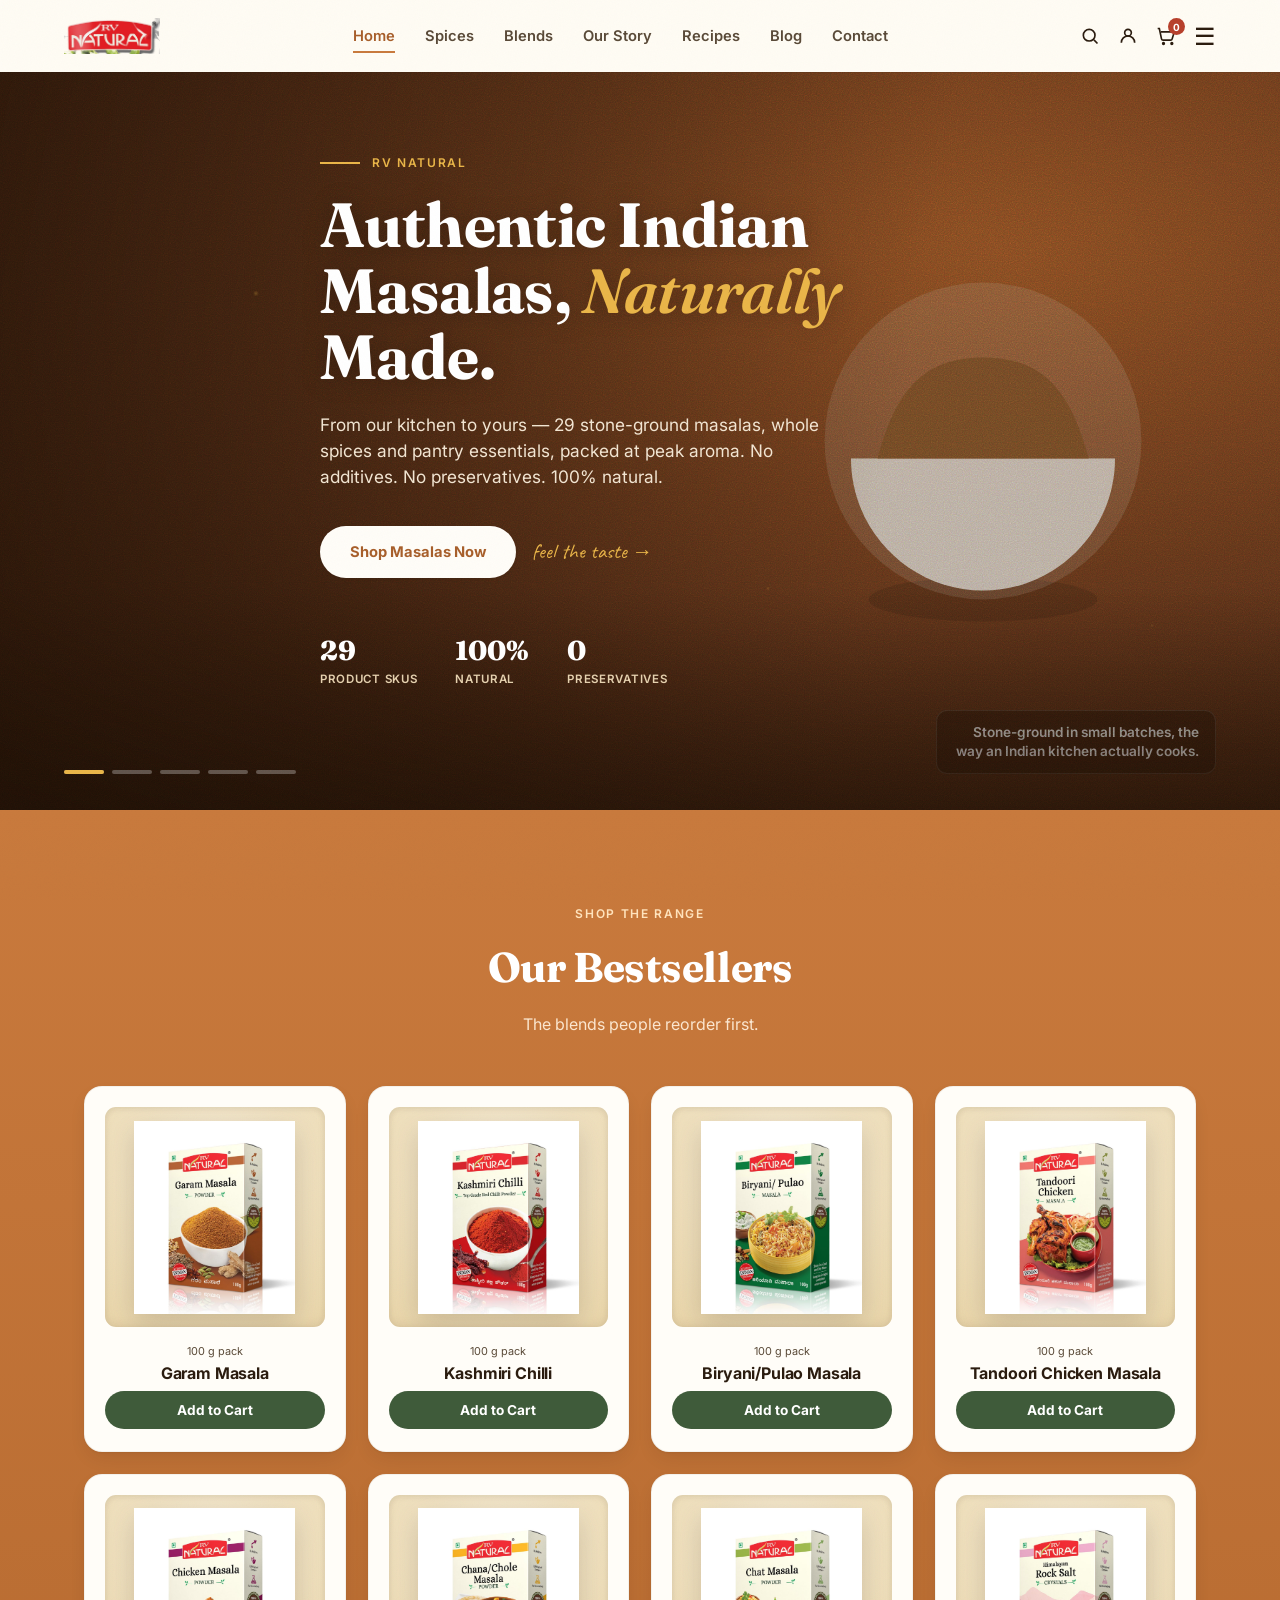
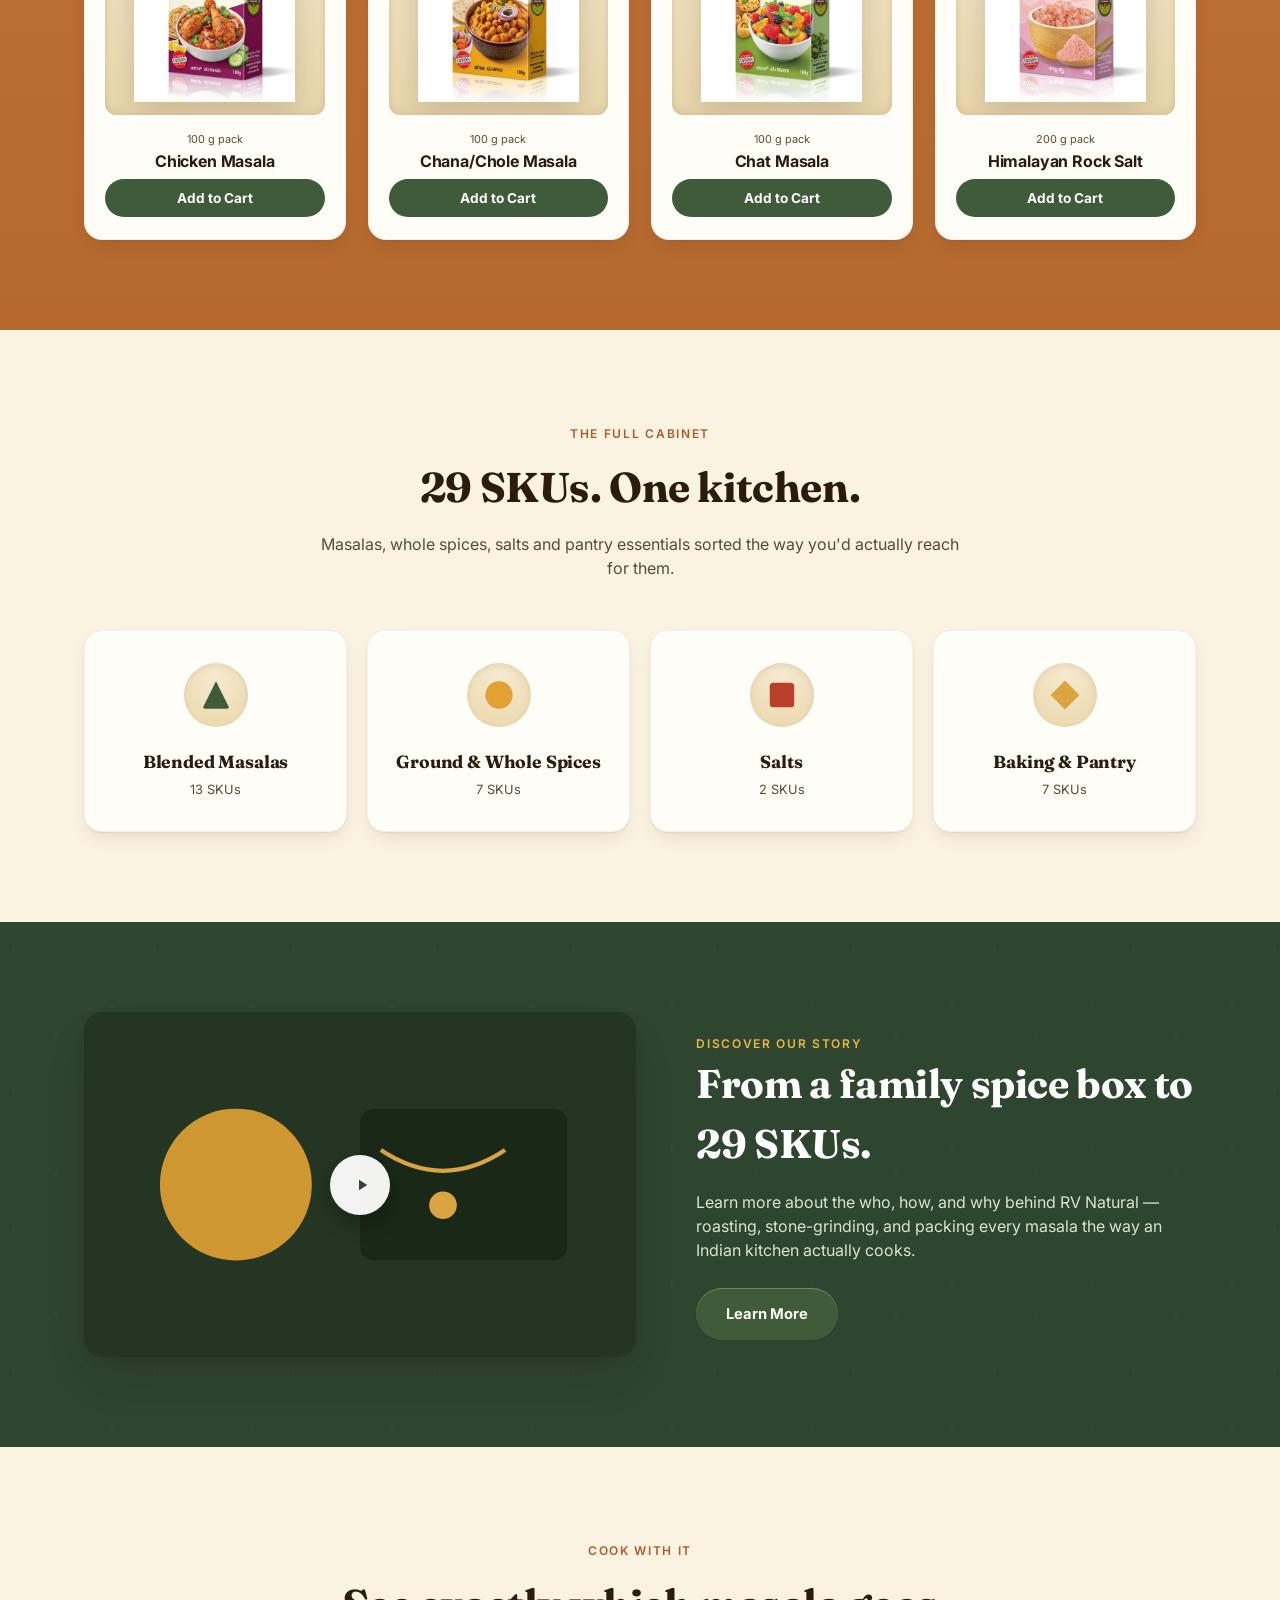
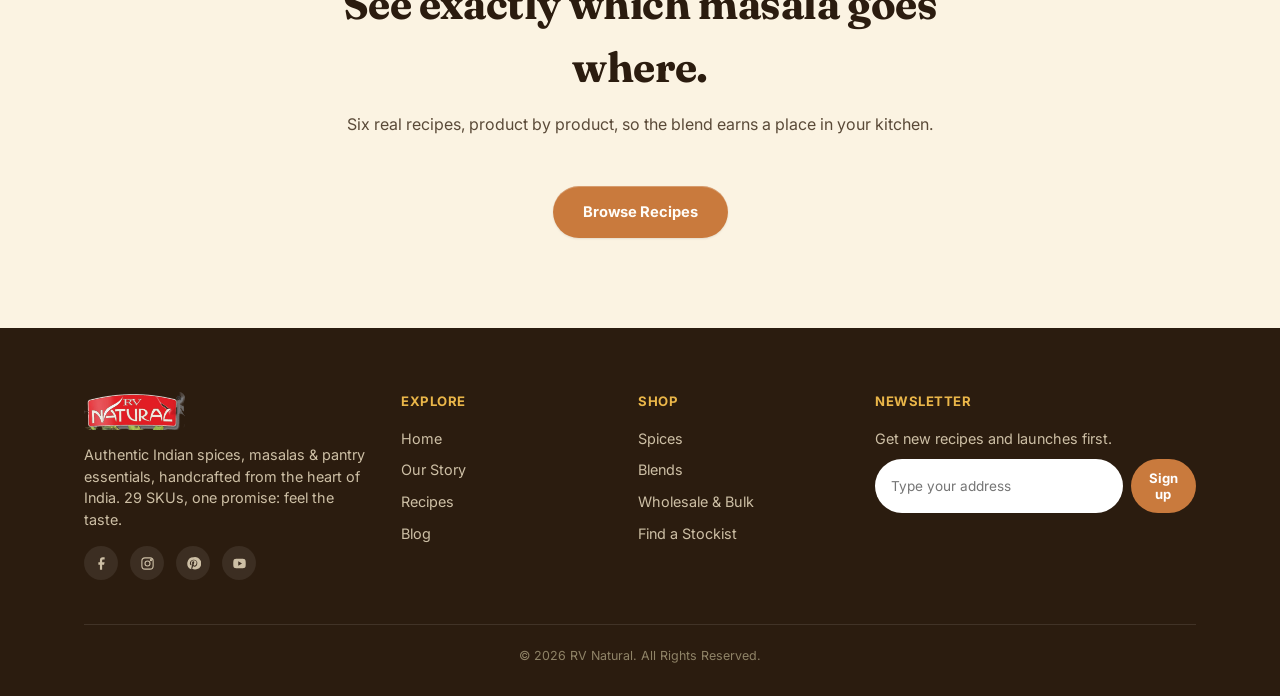
==== commit 78342c7c: "Add rotating story hero: illustrated slides with captions, auto-advance every 5s Replaces the flat b" ====
--- a/index.html
+++ b/index.html
@@ -31,6 +31,57 @@
 </nav>
 
 <header class="hero">
+  <div class="hero-slides">
+    <div class="hero-slide active slide-terracotta">
+      <svg class="hero-slide-motif" viewBox="0 0 200 200" fill="none">
+        <ellipse cx="100" cy="172" rx="52" ry="10" fill="#00000022"/>
+        <circle cx="100" cy="100" r="72" fill="#fdf6e9" opacity="0.14"/>
+        <path d="M40 108c0 33 27 60 60 60s60-27 60-60H40Z" fill="#fdf6e9" opacity="0.9"/>
+        <path d="M52 108c8-30 20-46 48-46s40 16 48 46H52Z" fill="#8a5a2e" opacity="0.9"/>
+      </svg>
+      <p class="hero-slide-caption">Stone-ground in small batches, the way an Indian kitchen actually cooks.</p>
+    </div>
+    <div class="hero-slide slide-leaf">
+      <svg class="hero-slide-motif" viewBox="0 0 200 200" fill="none">
+        <circle cx="100" cy="100" r="72" fill="#fdf6e9" opacity="0.1"/>
+        <path d="M100 30c26 22 44 52 44 78a44 44 0 1 1-88 0c0-26 18-56 44-78Z" fill="#eab649" opacity="0.92"/>
+        <path d="M100 30c14 30 14 90 0 118" stroke="#2e4530" stroke-width="2.5" opacity="0.5"/>
+      </svg>
+      <p class="hero-slide-caption">No additives. No preservatives. Just the masala.</p>
+    </div>
+    <div class="hero-slide slide-gold">
+      <svg class="hero-slide-motif" viewBox="0 0 200 200" fill="none">
+        <circle cx="100" cy="100" r="72" fill="#fdf6e9" opacity="0.1"/>
+        <ellipse cx="72" cy="90" rx="20" ry="30" fill="#7a9a63" opacity="0.9" transform="rotate(-18 72 90)"/>
+        <ellipse cx="112" cy="72" rx="20" ry="30" fill="#7a9a63" opacity="0.85" transform="rotate(12 112 72)"/>
+        <ellipse cx="128" cy="118" rx="20" ry="30" fill="#7a9a63" opacity="0.8" transform="rotate(40 128 118)"/>
+      </svg>
+      <p class="hero-slide-caption">Whole spices, sourced and packed at peak aroma.</p>
+    </div>
+    <div class="hero-slide slide-paprika">
+      <svg class="hero-slide-motif" viewBox="0 0 200 200" fill="none">
+        <circle cx="100" cy="100" r="72" fill="#fdf6e9" opacity="0.1"/>
+        <path d="M92 34c10 6 10 16 2 22-16 12-30 34-24 62 4 20 22 32 40 26 22-8 30-34 18-56" stroke="#b8402c" stroke-width="14" stroke-linecap="round" opacity="0.92" fill="none"/>
+      </svg>
+      <p class="hero-slide-caption">29 SKUs, one seal of trust: 100% natural.</p>
+    </div>
+    <div class="hero-slide slide-ink">
+      <svg class="hero-slide-motif" viewBox="0 0 200 200" fill="none">
+        <circle cx="100" cy="100" r="72" fill="#fdf6e9" opacity="0.1"/>
+        <path d="M100 24c14 12 24 28 24 40a24 24 0 1 1-48 0c0-12 10-28 24-40Z" fill="#d9a441" opacity="0.9"/>
+        <path d="M100 24c8 16 8 48 0 64" stroke="#fff" stroke-width="1.4" opacity="0.4"/>
+      </svg>
+      <p class="hero-slide-caption">From our kitchen to yours, since day one.</p>
+    </div>
+  </div>
+  <div class="hero-tint"></div>
+  <div class="hero-dots">
+    <button class="hero-dot active" aria-label="Story 1"><span class="hero-dot-fill"></span></button>
+    <button class="hero-dot" aria-label="Story 2"><span class="hero-dot-fill"></span></button>
+    <button class="hero-dot" aria-label="Story 3"><span class="hero-dot-fill"></span></button>
+    <button class="hero-dot" aria-label="Story 4"><span class="hero-dot-fill"></span></button>
+    <button class="hero-dot" aria-label="Story 5"><span class="hero-dot-fill"></span></button>
+  </div>
   <div class="hero-inner wrap" style="padding-left:0;padding-right:0;">
     <div class="hero-eyebrow"><span class="rule"></span><span class="eyebrow">RV Natural</span></div>
     <h1>Authentic Indian Masalas, <em>Naturally</em> Made.</h1>
--- a/css/style.css
+++ b/css/style.css
@@ -162,16 +162,42 @@
   display:flex; align-items:center;
   padding:70px var(--edge) 110px;
   overflow:hidden;
-  background:
-    linear-gradient(100deg, rgba(30,16,6,0.72) 0%, rgba(30,16,6,0.42) 42%, rgba(30,16,6,0.15) 68%),
-    radial-gradient(120% 100% at 80% 20%, #7a4322 0%, #4a2712 55%, #2b1608 100%);
+  background:radial-gradient(120% 100% at 80% 20%, #7a4322 0%, #4a2712 55%, #2b1608 100%);
+}
+.hero-slides{ position:absolute; inset:0; z-index:0; }
+.hero-slide{
+  position:absolute; inset:0;
+  opacity:0; transition:opacity 1.6s ease;
+}
+.hero-slide.active{ opacity:1; }
+.hero-slide.slide-terracotta{ background:radial-gradient(120% 100% at 78% 24%, #a85f2b 0%, #6a3a1e 55%, #2b1608 100%); }
+.hero-slide.slide-leaf{ background:radial-gradient(120% 100% at 78% 24%, #3f5b3a 0%, #24361f 55%, #17230f 100%); }
+.hero-slide.slide-gold{ background:radial-gradient(120% 100% at 78% 24%, #a8862e 0%, #5c4718 55%, #2b1e08 100%); }
+.hero-slide.slide-paprika{ background:radial-gradient(120% 100% at 78% 24%, #a8422e 0%, #62281a 55%, #2b1108 100%); }
+.hero-slide.slide-ink{ background:radial-gradient(120% 100% at 78% 24%, #7a4322 0%, #4a2712 55%, #2b1608 100%); }
+.hero-slide-motif{
+  position:absolute; right:6%; top:50%; transform:translateY(-50%);
+  width:min(38vw,440px); height:min(38vw,440px); pointer-events:none;
+}
+.hero-slide-caption{
+  position:absolute; right:var(--edge); bottom:36px; z-index:1;
+  max-width:280px; text-align:right;
+  font-family:var(--body); font-size:0.85rem; font-weight:600; line-height:1.4; color:#fff;
+  background:rgba(30,16,6,0.4); backdrop-filter:blur(6px);
+  padding:12px 16px; border-radius:var(--radius-sm);
+  border:1px solid rgba(255,255,255,0.14);
+}
+.hero-tint{
+  position:absolute; inset:0; z-index:1; pointer-events:none;
+  background:linear-gradient(100deg, rgba(30,16,6,0.76) 0%, rgba(30,16,6,0.5) 42%, rgba(30,16,6,0.28) 68%),
+    linear-gradient(0deg, rgba(20,11,4,0.55) 0%, rgba(20,11,4,0) 30%);
 }
 .hero::before{
-  content:""; position:absolute; inset:0; z-index:0; pointer-events:none; opacity:0.5;
+  content:""; position:absolute; inset:0; z-index:2; pointer-events:none; opacity:0.5;
   background-image:var(--grain); mix-blend-mode:overlay;
 }
 .hero::after{
-  content:""; position:absolute; inset:0; z-index:0; pointer-events:none; opacity:0.4;
+  content:""; position:absolute; inset:0; z-index:2; pointer-events:none; opacity:0.4;
   background-image:
     radial-gradient(3px 3px at 20% 30%, rgba(217,164,65,0.75), transparent),
     radial-gradient(2px 2px at 60% 70%, rgba(217,164,65,0.55), transparent),
@@ -181,8 +207,32 @@
   animation:dustFall 16s linear infinite;
 }
 @keyframes dustFall{ from{ background-position:0 0,0 0,0 0,0 0,0 0;} to{ background-position:0 220px,0 -180px,0 260px,0 -200px,0 240px;} }
-
-.hero-inner{ position:relative; z-index:2; max-width:640px; }
+.hero-dots{
+  position:absolute; left:var(--edge); bottom:36px; z-index:3;
+  display:flex; gap:8px;
+}
+.hero-dot{
+  position:relative; overflow:hidden;
+  width:40px; height:4px; border-radius:999px; border:none; padding:0;
+  background:rgba(255,255,255,0.28); cursor:pointer;
+}
+.hero-dot-fill{
+  position:absolute; inset:0; width:0%;
+  background:var(--gold-bright);
+}
+.hero-dot.active .hero-dot-fill{ animation:heroDotFill 5s linear forwards; }
+@keyframes heroDotFill{ from{ width:0%; } to{ width:100%; } }
+@media (prefers-reduced-motion: reduce){
+  .hero-dot.active .hero-dot-fill{ animation:none; width:100%; }
+}
+@media (max-width:640px){
+  .hero-slide-caption{ display:none; }
+}
+@media (prefers-reduced-motion: reduce){
+  .hero-slide{ transition:none; }
+}
+
+.hero-inner{ position:relative; z-index:3; max-width:640px; }
 .hero-eyebrow{ display:flex; align-items:center; gap:12px; margin-bottom:20px; }
 .hero-eyebrow .rule{ width:40px; height:2px; background:var(--gold-bright); }
 .hero-eyebrow span.eyebrow{ color:var(--gold-bright); }
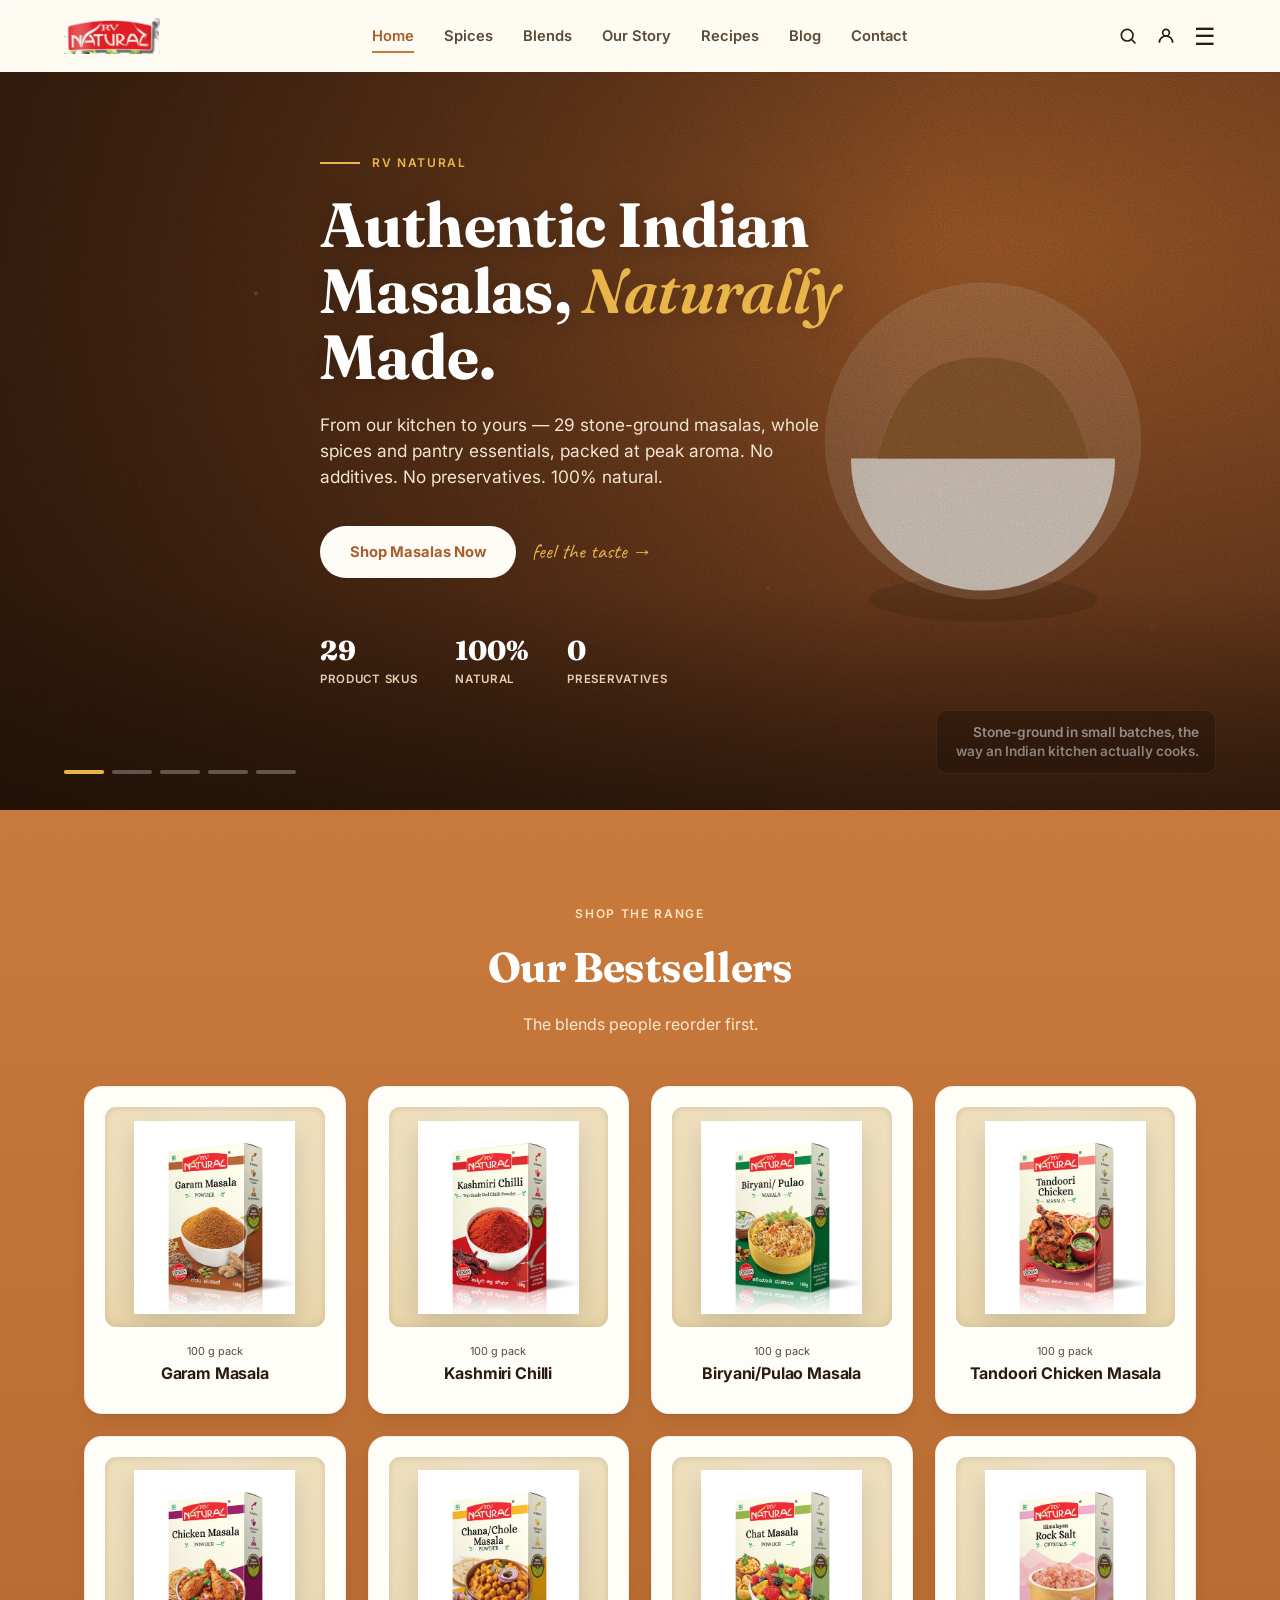
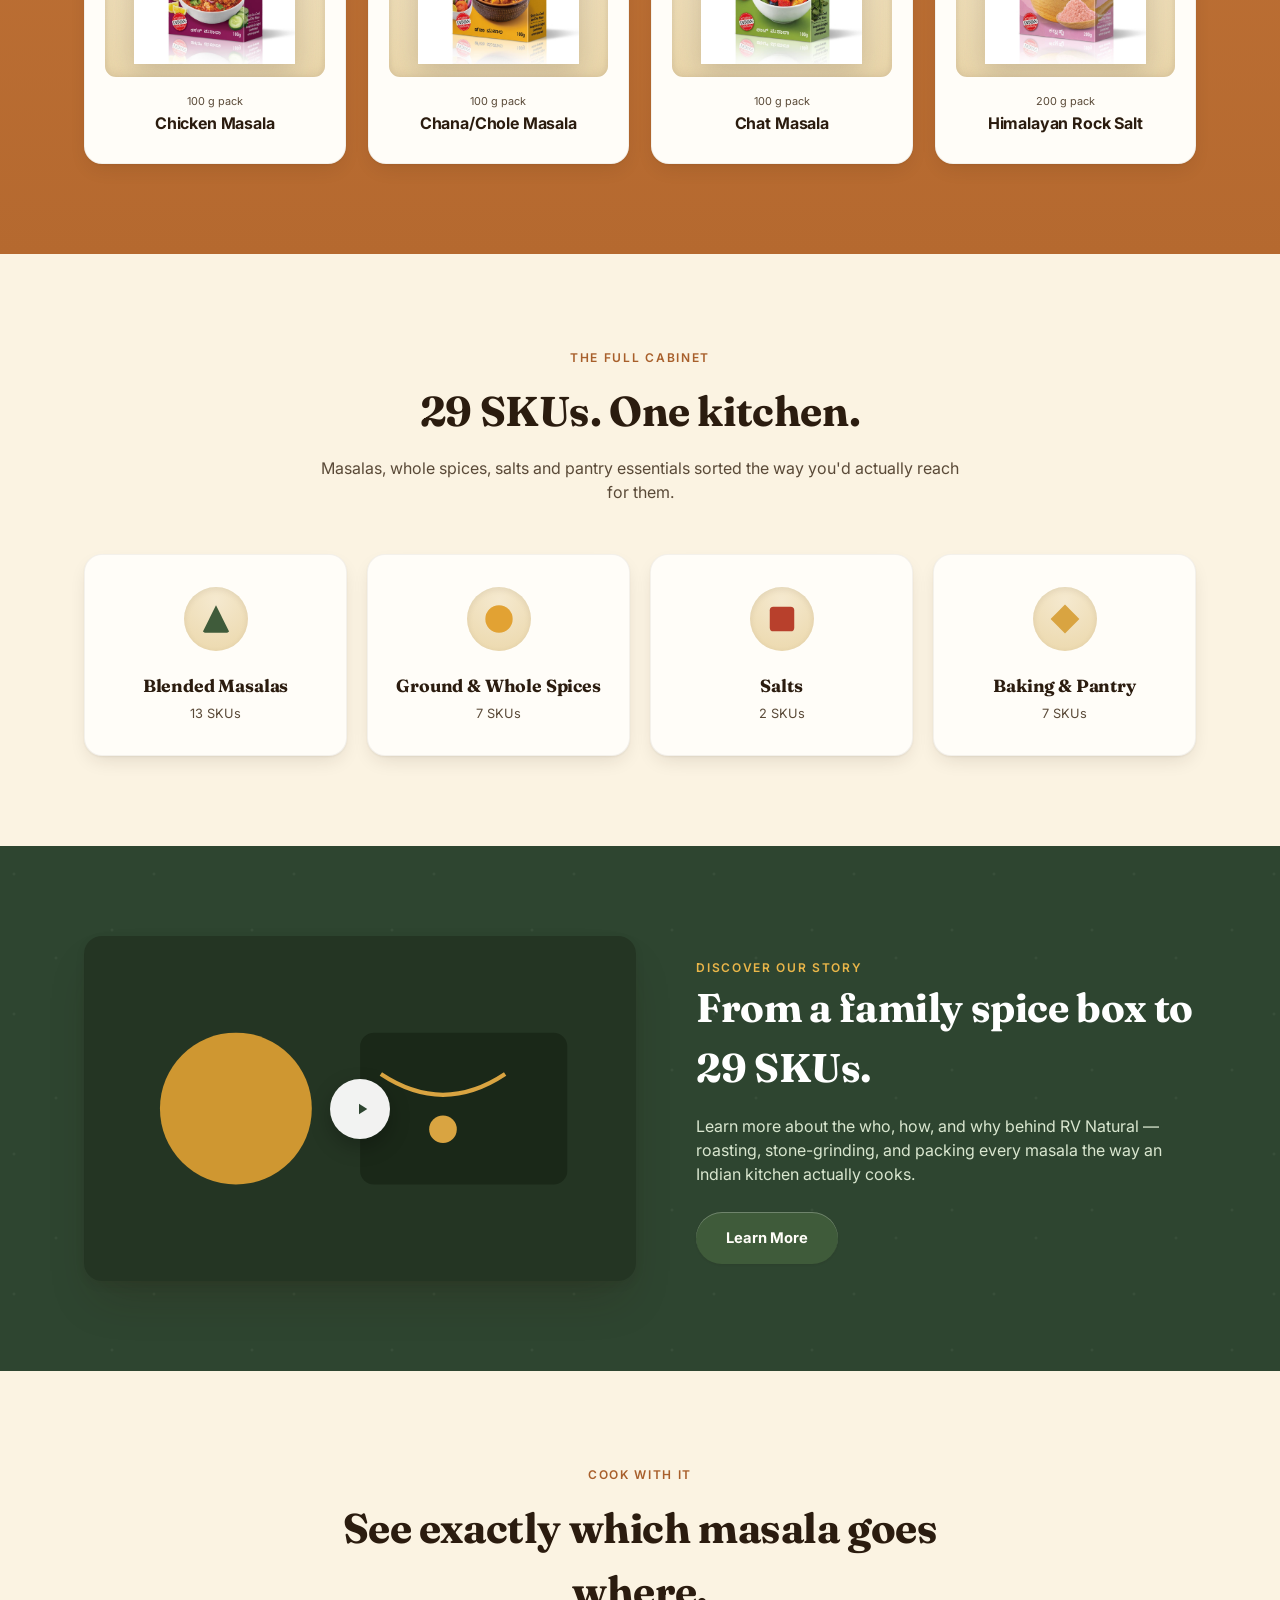
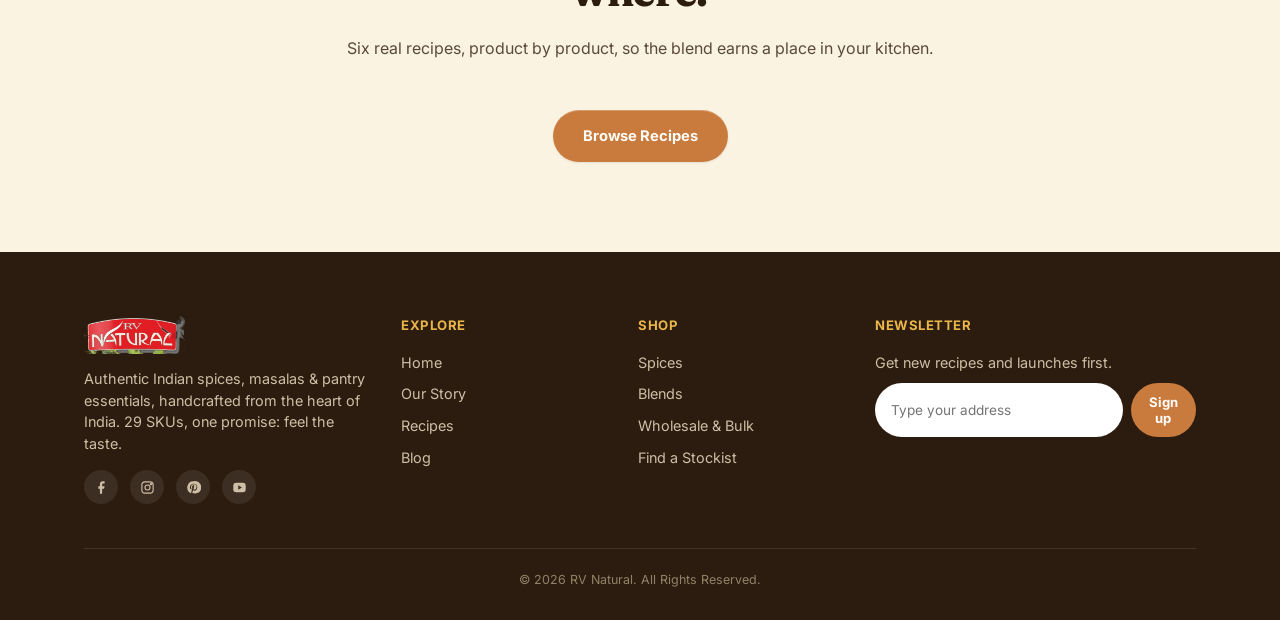
==== commit 44e0471e: "Disable shopping experience for now Removes the nav cart icon/badge and all Add to Cart buttons site" ====
--- a/index.html
+++ b/index.html
@@ -25,7 +25,6 @@
   <div class="nav-icons">
     <button aria-label="Search"><svg viewBox="0 0 24 24" fill="none" stroke="currentColor" stroke-width="2"><circle cx="11" cy="11" r="7"/><path d="M21 21l-4.3-4.3"/></svg></button>
     <button aria-label="Account"><svg viewBox="0 0 24 24" fill="none" stroke="currentColor" stroke-width="2"><circle cx="12" cy="8" r="4"/><path d="M4 20c0-4.4 3.6-8 8-8s8 3.6 8 8"/></svg></button>
-    <button aria-label="Cart"><svg viewBox="0 0 24 24" fill="none" stroke="currentColor" stroke-width="2"><circle cx="9" cy="21" r="1"/><circle cx="19" cy="21" r="1"/><path d="M2 3h2l2.6 12.4a2 2 0 0 0 2 1.6h8.8a2 2 0 0 0 2-1.6L22 7H6"/></svg><span class="cart-badge" id="cartBadge">0</span></button>
     <button class="nav-burger" aria-label="Menu">&#9776;</button>
   </div>
 </nav>
@@ -112,49 +111,41 @@
         <div class="prod-media"><img src="assets/products/garam-masala.jpg" alt="RV Natural Garam Masala Powder" loading="lazy"></div>
         <p class="wt-tag">100 g pack</p>
         <h3>Garam Masala</h3>
-        <button class="add-cart">Add to Cart</button>
       </div>
       <div class="prod-card reveal">
         <div class="prod-media"><img src="assets/products/kashmiri-chilli.jpg" alt="RV Natural Kashmiri Chilli Powder" loading="lazy"></div>
         <p class="wt-tag">100 g pack</p>
         <h3>Kashmiri Chilli</h3>
-        <button class="add-cart">Add to Cart</button>
       </div>
       <div class="prod-card reveal">
         <div class="prod-media"><img src="assets/products/biryani-pulao-masala.jpg" alt="RV Natural Biryani Pulao Masala" loading="lazy"></div>
         <p class="wt-tag">100 g pack</p>
         <h3>Biryani/Pulao Masala</h3>
-        <button class="add-cart">Add to Cart</button>
       </div>
       <div class="prod-card reveal">
         <div class="prod-media"><img src="assets/products/tandoori-chicken-masala.jpg" alt="RV Natural Tandoori Chicken Masala" loading="lazy"></div>
         <p class="wt-tag">100 g pack</p>
         <h3>Tandoori Chicken Masala</h3>
-        <button class="add-cart">Add to Cart</button>
       </div>
       <div class="prod-card reveal">
         <div class="prod-media"><img src="assets/products/chicken-masala.jpg" alt="RV Natural Chicken Masala Powder" loading="lazy"></div>
         <p class="wt-tag">100 g pack</p>
         <h3>Chicken Masala</h3>
-        <button class="add-cart">Add to Cart</button>
       </div>
       <div class="prod-card reveal">
         <div class="prod-media"><img src="assets/products/chana-chole-masala.jpg" alt="RV Natural Chana Chole Masala" loading="lazy"></div>
         <p class="wt-tag">100 g pack</p>
         <h3>Chana/Chole Masala</h3>
-        <button class="add-cart">Add to Cart</button>
       </div>
       <div class="prod-card reveal">
         <div class="prod-media"><img src="assets/products/chat-masala.jpg" alt="RV Natural Chat Masala Powder" loading="lazy"></div>
         <p class="wt-tag">100 g pack</p>
         <h3>Chat Masala</h3>
-        <button class="add-cart">Add to Cart</button>
       </div>
       <div class="prod-card reveal">
         <div class="prod-media"><img src="assets/products/himalayan-rock-salt.jpg" alt="RV Natural Himalayan Rock Salt Crystals" loading="lazy"></div>
         <p class="wt-tag">200 g pack</p>
         <h3>Himalayan Rock Salt</h3>
-        <button class="add-cart">Add to Cart</button>
       </div>
       </div>
     </div>
